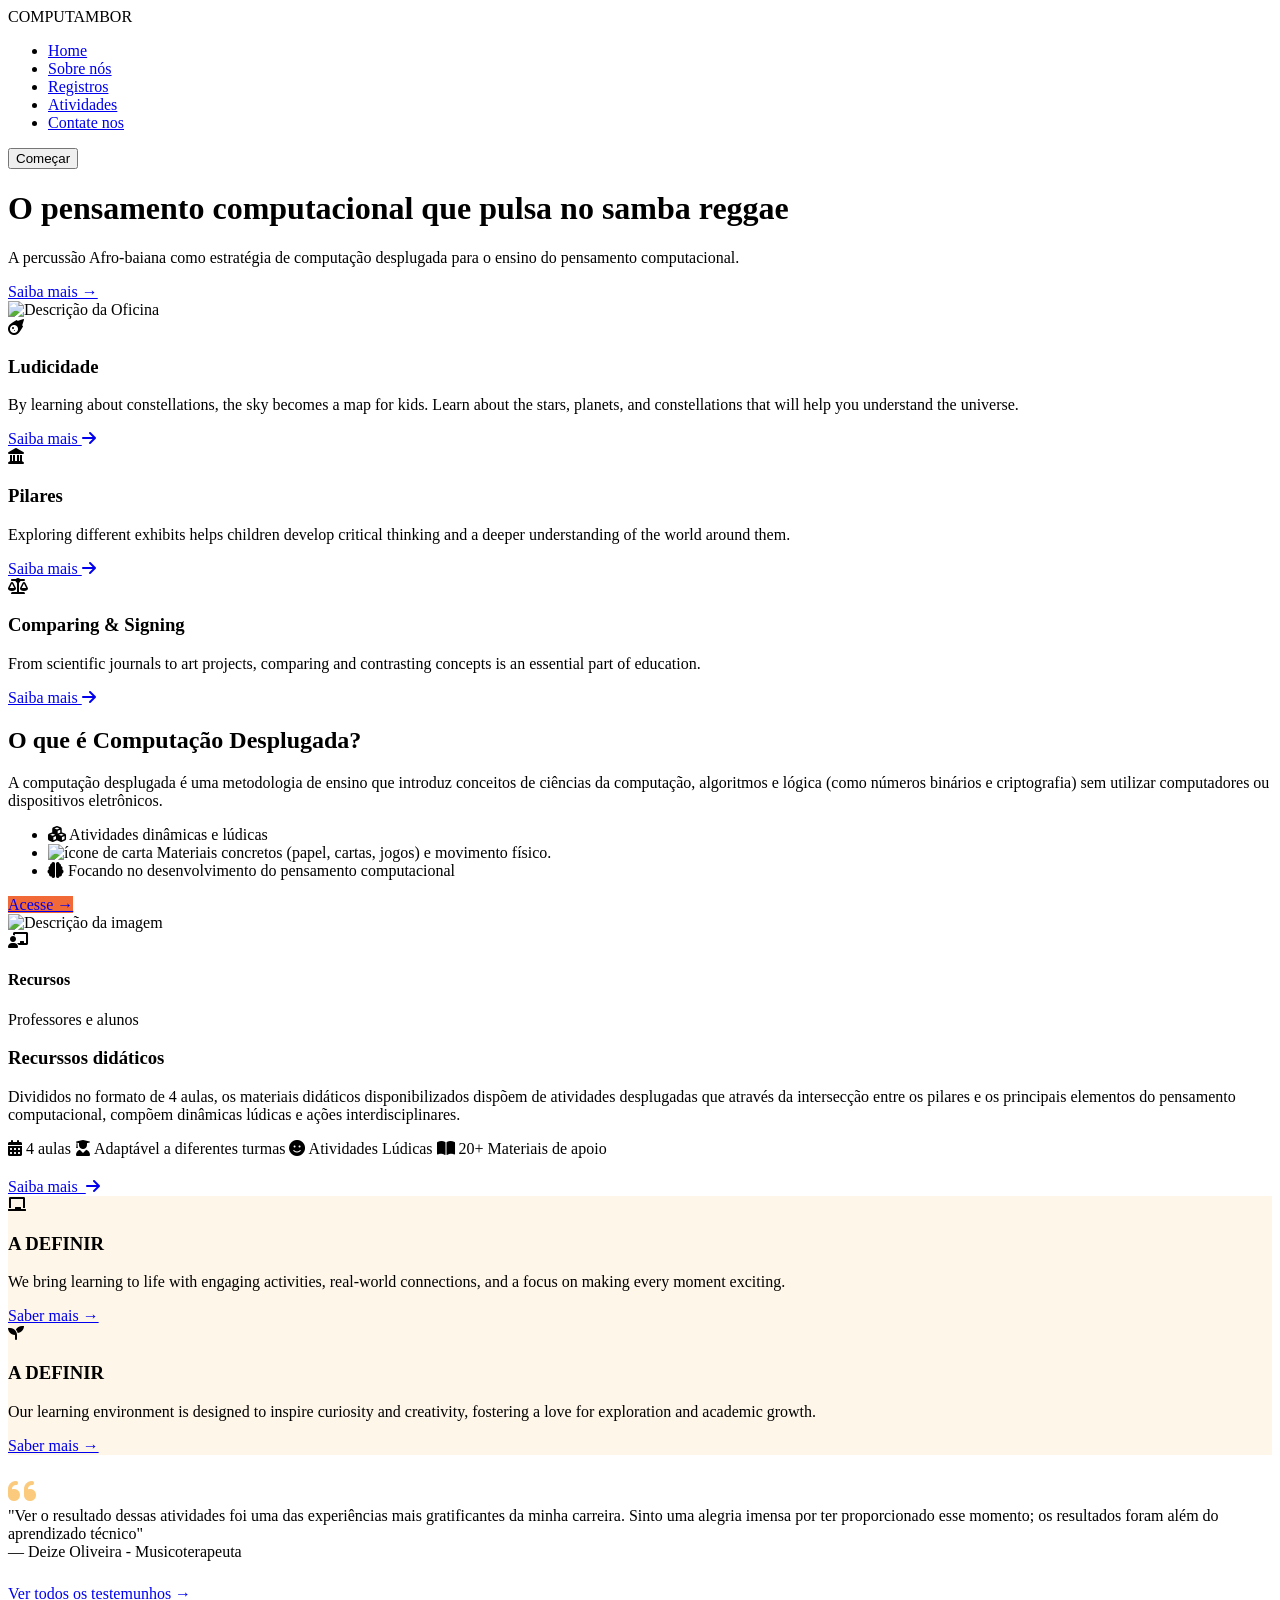
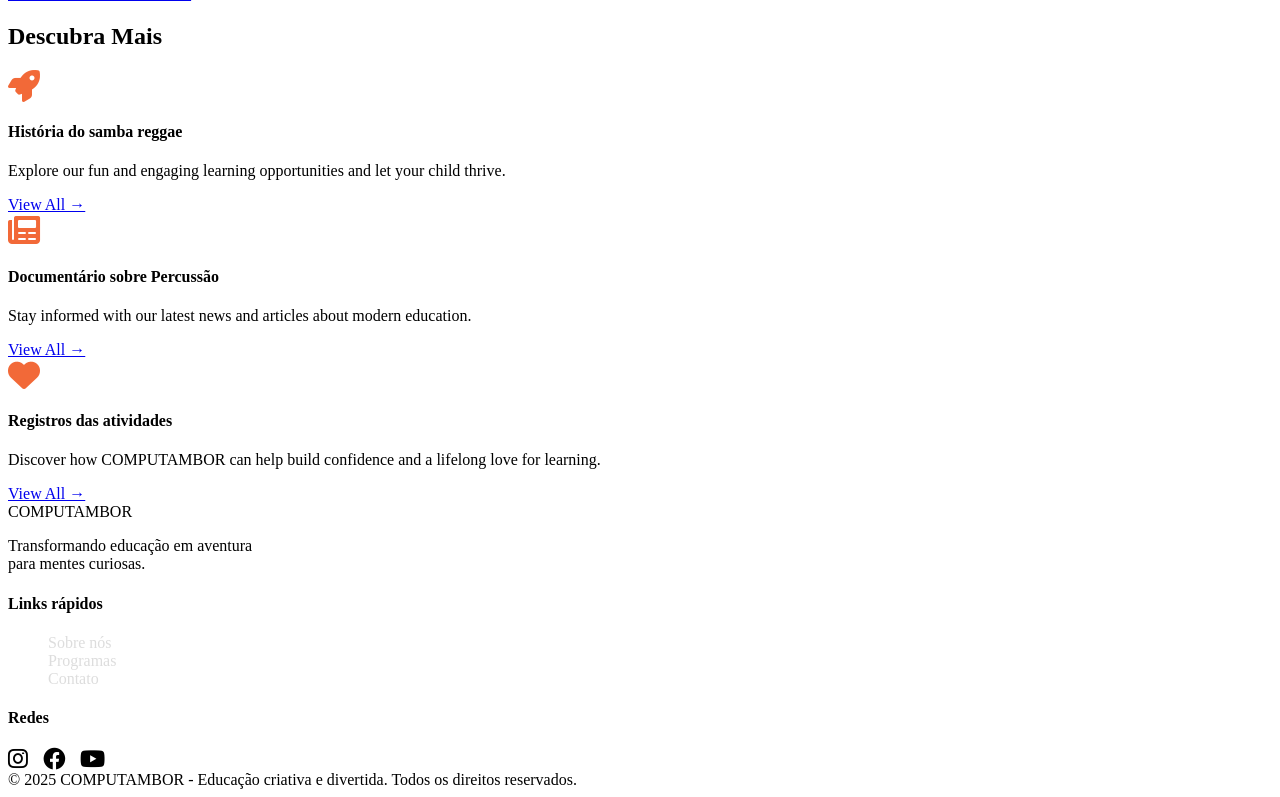
==== index.html @ c406754a "fix: título do projeto, links e lista de atividades" ====
<!DOCTYPE html>
<html lang="pt-br">
<head>
    <meta charset="UTF-8">
    <meta name="viewport" content="width=device-width, initial-scale=1.0, user-scalable=yes">
    <title>O pensamento computacional que pulsa no samba reggae</title>
    <!-- Google Fonts para uma tipografia moderna -->
    <link href="https://fonts.googleapis.com/css2?family=Inter:opsz,wght@14..32,300;14..32,400;14..32,600;14..32,700;14..32,800&family=Quicksand:wght@400;500;600;700&display=swap" rel="stylesheet">
    <!-- Font Awesome 6 (gratuito) para ícones -->
    <link rel="stylesheet" href="https://cdnjs.cloudflare.com/ajax/libs/font-awesome/6.0.0-beta3/css/all.min.css">
    <!-- CSS Externo -->
    <link rel="stylesheet" href="style.css">
</head>
<body>

<div class="container">
    <!-- Navegação -->
    <div class="navbar">
        <div class="logo">COMPUTAMBOR</div>
        <ul class="nav-links">
            <li><a href="#">Home</a></li>
            <li><a href="sobrenos.html">Sobre nós</a></li>
            <li><a href="#">Registros</a></li>
            <li><a href="atividades.html">Atividades</a></li>
            <li><a href="#">Contate nos</a></li>
        </ul>
        <button class="btn-outline">Começar</button>
    </div>

    <!-- Hero principal: Unlock the Secrets -->
    <div class="hero">
        <div class="hero-content">
            <h1>O pensamento computacional que pulsa no samba reggae</h1>
            <p>A percussão Afro-baiana como estratégia de computação desplugada para o ensino do pensamento computacional.</p>
            <a href="sobrenos.html" class="btn-primary">Saiba mais →</a>
        </div>
       <div class="hero-stats">
        <img src="assets/images/Img1.png" alt="Descrição da Oficina" class="img-hero">
        </div>
        </div>

    <!-- Três cards principais: Astronomy, Museum, Comparing -->
    <div class="cards-grid">
        <div class="card">
            <div class="card-icon"><i class="fas fa-meteor"></i></div>
            <h3>Ludicidade</h3>
            <p>By learning about constellations, the sky becomes a map for kids. Learn about the stars, planets, and constellations that will help you understand the universe.</p>
            <a href="sobrenos.html" class="card-link">Saiba mais <i class="fas fa-arrow-right"></i></a>
        </div>
        <div class="card">
            <div class="card-icon"><i class="fas fa-landmark"></i></div>
            <h3>Pilares</h3>
            <p>Exploring different exhibits helps children develop critical thinking and a deeper understanding of the world around them.</p>
            <a href="sobrenos.html" class="card-link">Saiba mais <i class="fas fa-arrow-right"></i></a>
        </div>
        <div class="card">
            <div class="card-icon"><i class="fas fa-balance-scale"></i></div>
            <h3>Comparing & Signing</h3>
            <p>From scientific journals to art projects, comparing and contrasting concepts is an essential part of education.</p>
            <a href="sobrenos.html" class="card-link">Saiba mais <i class="fas fa-arrow-right"></i></a>
        </div>
    </div>

    <!-- Seção Computação Desplugada-->
    <div class="features-row">
        <div class="features-text">
            <h2>O que é Computação Desplugada?</h2>
            <p>A computação desplugada é uma metodologia de ensino que introduz conceitos de ciências da computação, algoritmos e lógica (como números binários e criptografia) sem utilizar computadores ou dispositivos eletrônicos.</p>
            <ul class="feature-list">
                <li><i class="fas fa-cubes"></i> Atividades dinâmicas e lúdicas</li>
                <li><img src="assets/icons/mdi_cards.png" alt="ícone de carta" class="custom-icon"> Materiais concretos (papel, cartas, jogos) e movimento físico.</li>
                <li><i class="fas fa-brain"></i> Focando no desenvolvimento do pensamento computacional</li>
            </ul>
            <a href="#" class="btn-primary" style="background:#F26938;">Acesse →</a>
        </div>
        <div class="features-img">
            <img src="assets/images/Img2.png" alt="Descrição da imagem" style="width: 320px; height: auto;">
        </div>
        </div>

    <!-- Teacher role-->
    <div class="teacher-profile">
        <div class="teacher-avatar">
            <i class="fas fa-chalkboard-user"></i>
            <h4>Recursos</h4>
            <p>Professores e alunos</p>
        </div>
        <div class="teacher-info">
            <h3>Recurssos didáticos </h3>
            <p>Divididos no formato de 4 aulas, os materiais didáticos disponibilizados dispõem de atividades desplugadas que através da intersecção entre os pilares e os principais elementos do pensamento computacional, compõem dinâmicas lúdicas e ações interdisciplinares.</p>
            <div class="teacher-stats">
                <span class="stat-mini"><i class="fas fa-calendar-alt"></i> 4 aulas</span>
                <span class="stat-mini"><i class="fas fa-user-graduate"></i> Adaptável a diferentes turmas</span>
                <span class="stat-mini"><i class="fas fa-smile"></i> Atividades Lúdicas</span>
                <span class="stat-mini"><i class="fas fa-book-open"></i>  20+ Materiais de apoio </span>
            </div>
            <a href="sobrenos.html" class="card-link" style="margin-top: 20px; display: inline-block;">Saiba mais  <i class="fas fa-arrow-right"></i></a>
        </div>
    </div>

    <!-- Exciting Classes for Every Kid + stimulating space (2 blocos) -->
    <div class="cards-grid" style="margin-bottom: 20px;">
        <div class="card" style="background:#FEF6E8;">
            <div class="card-icon"><i class="fas fa-chalkboard"></i></div>
            <h3>A DEFINIR</h3>
            <p>We bring learning to life with engaging activities, real-world connections, and a focus on making every moment exciting.</p>
            <a href="sobrenos.html" class="card-link">Saber mais →</a>
        </div>
        <div class="card" style="background:#FEF6E8;">
            <div class="card-icon"><i class="fas fa-seedling"></i></div>
            <h3>A DEFINIR</h3>
            <p>Our learning environment is designed to inspire curiosity and creativity, fostering a love for exploration and academic growth.</p>
            <a href="sobrenos.html" class="card-link">Saber mais →</a>
        </div>
    </div>

    <!-- Depoimentos "What Parents Say" -->
    <div class="testimonials">
        <i class="fas fa-quote-left" style="font-size: 2rem; color:#F9A826; opacity:0.6;"></i>
        <div class="testimonial-text">"Ver o resultado dessas atividades foi uma das experiências mais gratificantes da minha carreira. Sinto uma alegria imensa por ter proporcionado esse momento; os resultados foram além do aprendizado técnico"</div>
        <div class="stat-mini" style="background: white; display: inline-block;">— Deize Oliveira - Musicoterapeuta</div>
        <div style="margin-top: 24px;"><a href="sobrenos.html" class="card-link">Ver todos os testemunhos →</a></div>
    </div>

    <!-- Discover fun learning opportunities + stay updated + Build confidence (três colunas estilo artigos/news) -->
    <h2 class="section-title" style="margin-bottom: 20px;">Descubra Mais</h2>
    <div class="grid-articles">
        <div class="article-card">
            <i class="fas fa-rocket" style="font-size: 2rem; color:#F26938;"></i>
            <h4>História do samba reggae</h4>
            <p>Explore our fun and engaging learning opportunities and let your child thrive.</p>
            <a href="sobrenos.html" class="btn-sm">View All →</a>
        </div>
        <div class="article-card">
            <i class="fas fa-newspaper" style="font-size: 2rem; color:#F26938;"></i>
            <h4>Documentário sobre Percussão</h4>
            <p>Stay informed with our latest news and articles about modern education.</p>
            <a href="sobrenos.html" class="btn-sm">View All →</a>
        </div>
        <div class="article-card">
            <i class="fas fa-heart" style="font-size: 2rem; color:#F26938;"></i>
            <h4>Registros das atividades</h4>
            <p>Discover how COMPUTAMBOR can help build confidence and a lifelong love for learning.</p>
            <a href="sobrenos.html" class="btn-sm">View All →</a>
        </div>
    </div>

</div> <!-- fim container -->

    <footer>
        <div class="container">
            <div class="footer-inner">
                <div>
                    <div class="footer-logo">COMPUTAMBOR</div>
                    <p style="margin-top: 16px; max-width: 260px;">Transformando educação em aventura para mentes curiosas.</p>
                </div>
                <div>
                    <h4>Links rápidos</h4>
                    <ul style="list-style: none; margin-top: 10px;">
                        <li><a href="#" style="color:#ddd; text-decoration: none;">Sobre nós</a></li>
                        <li><a href="#" style="color:#ddd; text-decoration: none;">Programas</a></li>
                        <li><a href="#" style="color:#ddd; text-decoration: none;">Contato</a></li>
                    </ul>
                </div>
                <div>
                    <h4>Redes</h4>
                    <div style="display: flex; gap: 15px; margin-top: 12px;">
                        <i class="fab fa-instagram" style="font-size: 1.4rem;"></i>
                        <i class="fab fa-facebook" style="font-size: 1.4rem;"></i>
                        <i class="fab fa-youtube" style="font-size: 1.4rem;"></i>
                    </div>
                </div>
            </div>
            <div class="copyright">
                © 2025 COMPUTAMBOR - Educação criativa e divertida. Todos os direitos reservados.
            </div>
        </div>
    </footer>
</body>
</html>
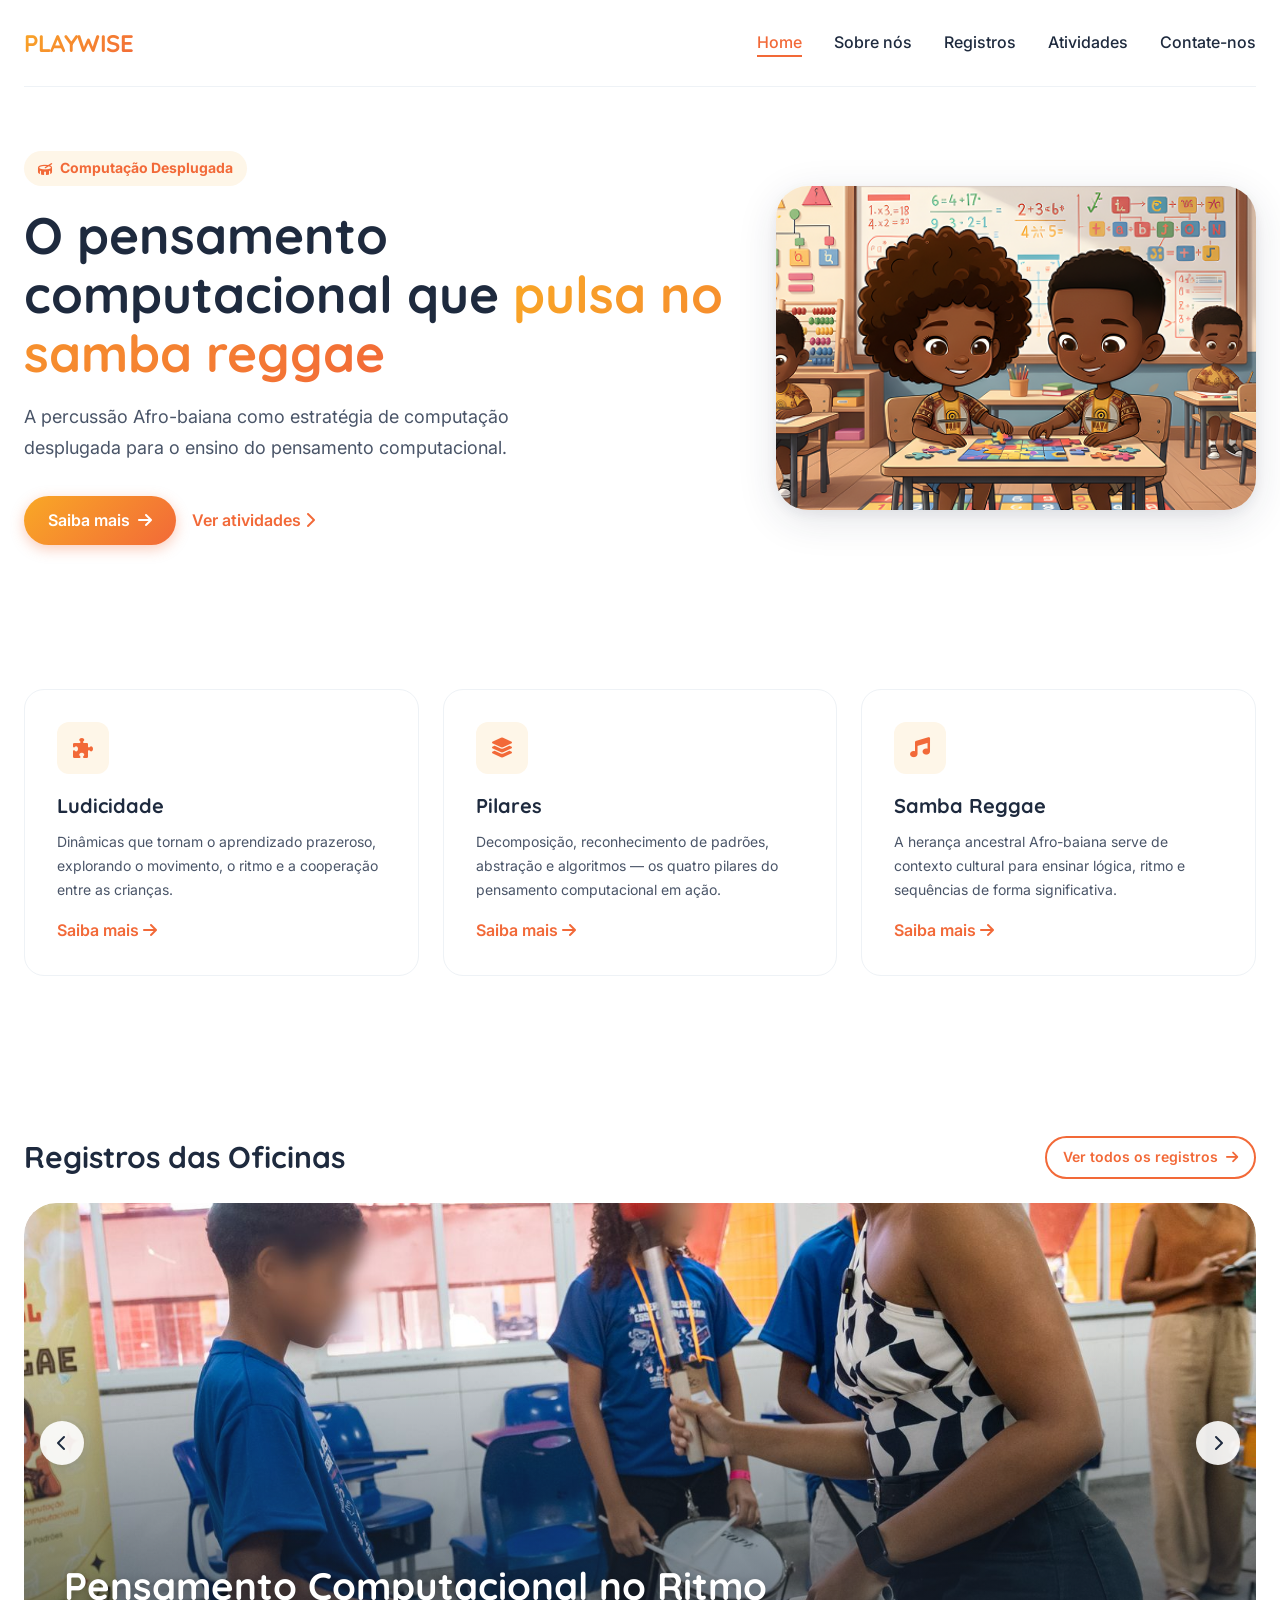
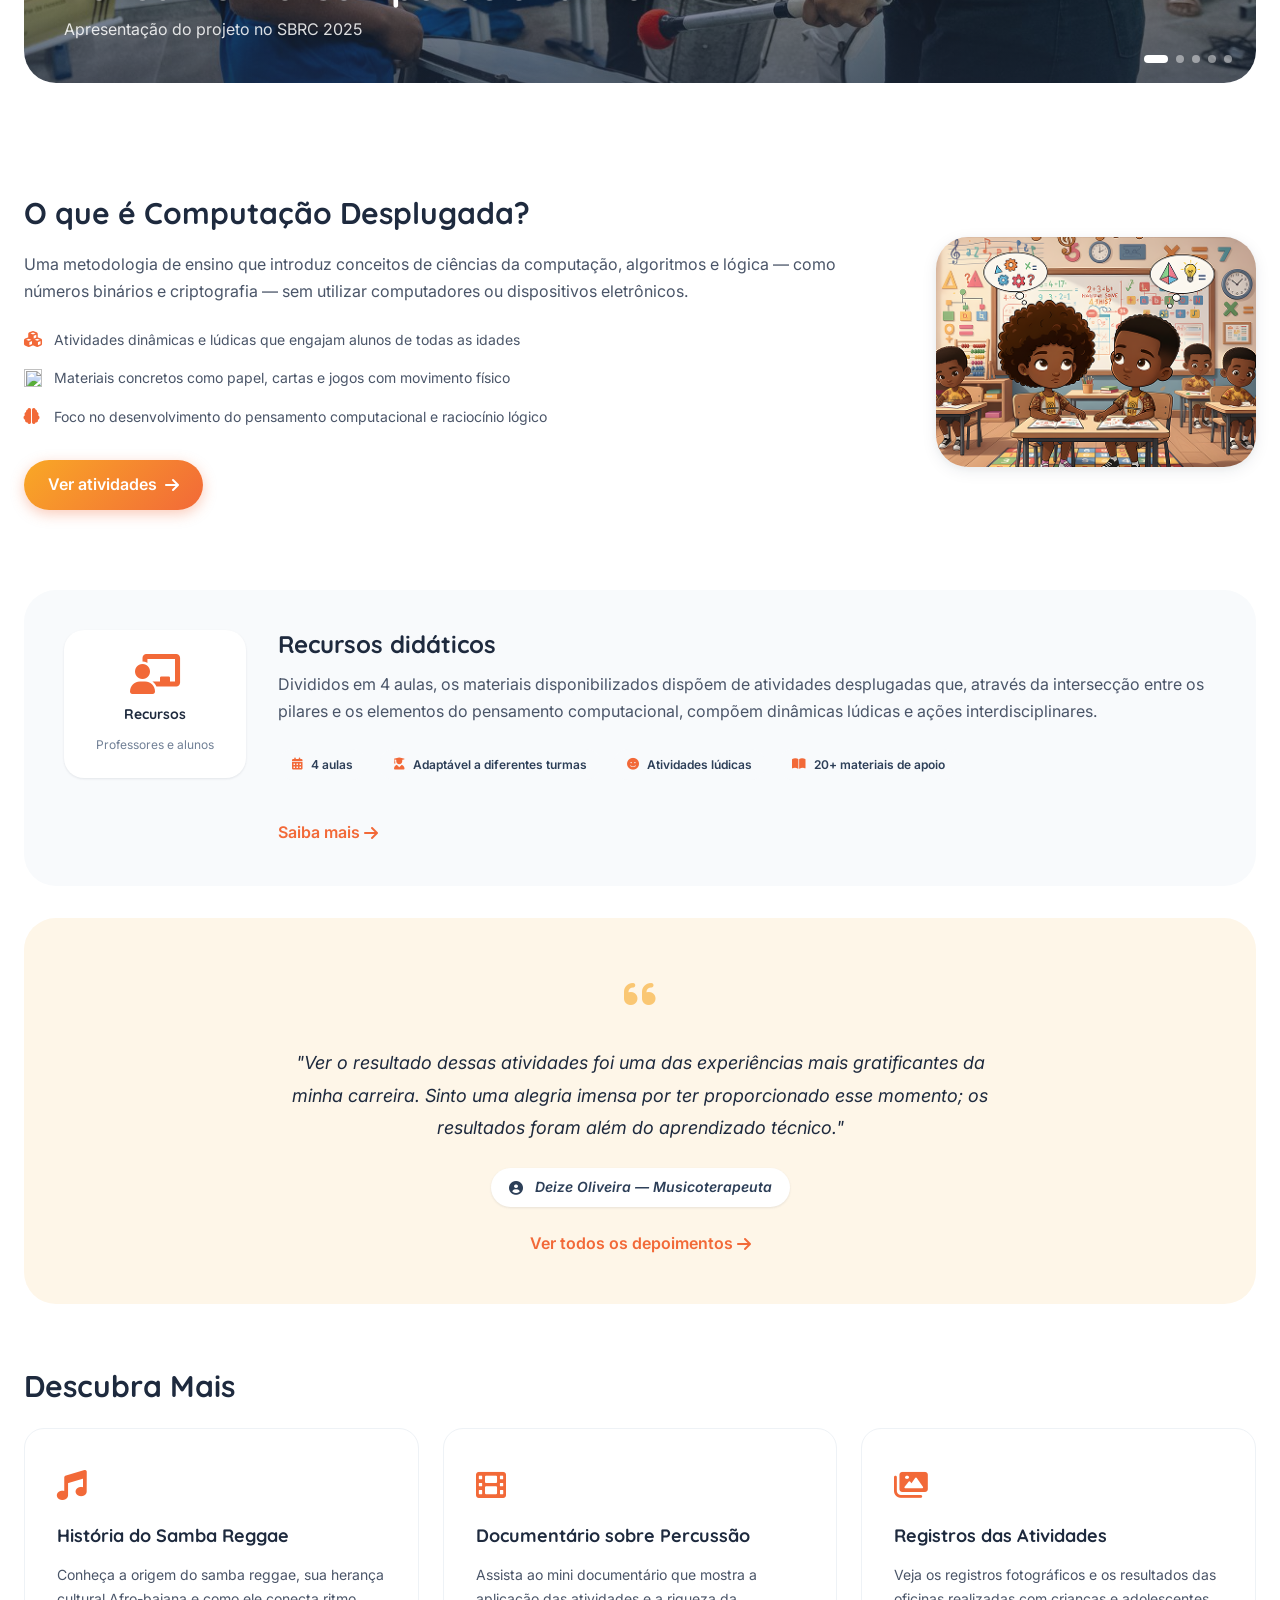
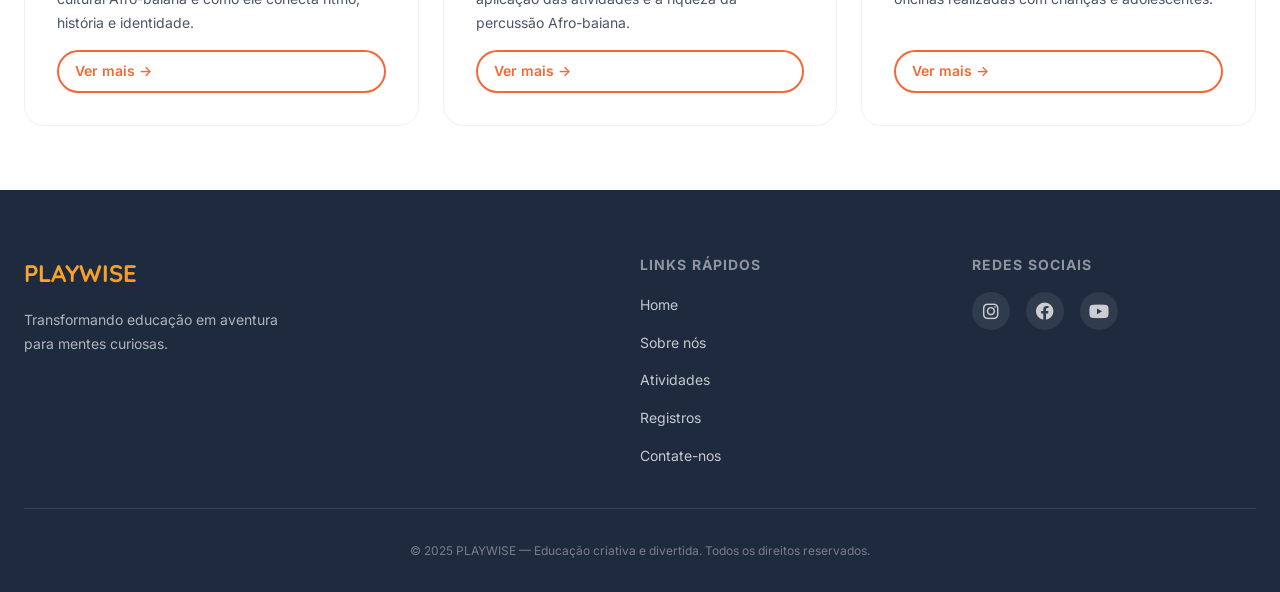
==== commit 687a6d2f: "Sobre nós, contate-nos, componentização, adição de js e novas fotos" ====
--- a/index.html
+++ b/index.html
@@ -1,180 +1,235 @@
 <!DOCTYPE html>
 <html lang="pt-br">
 <head>
-    <meta charset="UTF-8">
-    <meta name="viewport" content="width=device-width, initial-scale=1.0, user-scalable=yes">
-    <title>O pensamento computacional que pulsa no samba reggae</title>
-    <!-- Google Fonts para uma tipografia moderna -->
-    <link href="https://fonts.googleapis.com/css2?family=Inter:opsz,wght@14..32,300;14..32,400;14..32,600;14..32,700;14..32,800&family=Quicksand:wght@400;500;600;700&display=swap" rel="stylesheet">
-    <!-- Font Awesome 6 (gratuito) para ícones -->
-    <link rel="stylesheet" href="https://cdnjs.cloudflare.com/ajax/libs/font-awesome/6.0.0-beta3/css/all.min.css">
-    <!-- CSS Externo -->
-    <link rel="stylesheet" href="style.css">
+  <meta charset="UTF-8">
+  <meta name="viewport" content="width=device-width, initial-scale=1.0">
+  <title>PLAYWISE | Pensamento Computacional no Samba Reggae</title>
+  <meta name="description" content="A percussão Afro-baiana como estratégia de computação desplugada para o ensino do pensamento computacional.">
+  <link rel="preconnect" href="https://fonts.googleapis.com">
+  <link href="https://fonts.googleapis.com/css2?family=Inter:opsz,wght@14..32,300;14..32,400;14..32,600;14..32,700;14..32,800&family=Quicksand:wght@400;500;600;700&display=swap" rel="stylesheet">
+  <link rel="stylesheet" href="https://cdnjs.cloudflare.com/ajax/libs/font-awesome/6.0.0-beta3/css/all.min.css">
+  <link rel="stylesheet" href="css/variables.css">
+  <link rel="stylesheet" href="css/components.css">
+  <link rel="stylesheet" href="css/pages.css">
 </head>
-<body>
+<body data-page="index.html">
 
 <div class="container">
-    <!-- Navegação -->
-    <div class="navbar">
-        <div class="logo">COMPUTAMBOR</div>
-        <ul class="nav-links">
-            <li><a href="#">Home</a></li>
-            <li><a href="sobrenos.html">Sobre nós</a></li>
-            <li><a href="#">Registros</a></li>
-            <li><a href="atividades.html">Atividades</a></li>
-            <li><a href="#">Contate nos</a></li>
+  <div id="pw-navbar"></div>
+</div>
+
+<main>
+  <div class="container">
+
+    <!-- HERO -->
+    <section class="hero" aria-labelledby="hero-title">
+      <div class="hero__content">
+        <span class="hero__eyebrow">
+          <i class="fas fa-drum" aria-hidden="true"></i>
+          Computação Desplugada
+        </span>
+        <h1 id="hero-title">
+          O pensamento computacional que <em>pulsa no samba reggae</em>
+        </h1>
+        <p>A percussão Afro-baiana como estratégia de computação desplugada para o ensino do pensamento computacional.</p>
+        <div class="hero__actions">
+          <a href="sobrenos.html" class="btn btn--primary">Saiba mais <i class="fas fa-arrow-right" aria-hidden="true"></i></a>
+          <a href="atividades.html" class="btn btn--ghost">Ver atividades <i class="fas fa-chevron-right" aria-hidden="true"></i></a>
+        </div>
+      </div>
+      <div class="hero__image">
+        <img src="assets/images/Img1Home.png" alt="Oficina de percussão Afro-baiana para crianças" loading="lazy">
+      </div>
+    </section>
+
+    <!-- CARDS PRINCIPAIS -->
+    <section class="section" aria-label="Pilares do projeto">
+      <div class="cards-grid">
+        <article class="card">
+          <div class="card__icon"><i class="fas fa-puzzle-piece" aria-hidden="true"></i></div>
+          <h3 class="card__title">Ludicidade</h3>
+          <p class="card__body">Dinâmicas que tornam o aprendizado prazeroso, explorando o movimento, o ritmo e a cooperação entre as crianças.</p>
+          <a href="sobrenos.html" class="btn btn--ghost" style="margin-top:1rem;">Saiba mais <i class="fas fa-arrow-right"></i></a>
+        </article>
+        <article class="card">
+          <div class="card__icon"><i class="fas fa-layer-group" aria-hidden="true"></i></div>
+          <h3 class="card__title">Pilares</h3>
+          <p class="card__body">Decomposição, reconhecimento de padrões, abstração e algoritmos — os quatro pilares do pensamento computacional em ação.</p>
+          <a href="sobrenos.html" class="btn btn--ghost" style="margin-top:1rem;">Saiba mais <i class="fas fa-arrow-right"></i></a>
+        </article>
+        <article class="card">
+          <div class="card__icon"><i class="fas fa-music" aria-hidden="true"></i></div>
+          <h3 class="card__title">Samba Reggae</h3>
+          <p class="card__body">A herança ancestral Afro-baiana serve de contexto cultural para ensinar lógica, ritmo e sequências de forma significativa.</p>
+          <a href="sobrenos.html" class="btn btn--ghost" style="margin-top:1rem;">Saiba mais <i class="fas fa-arrow-right"></i></a>
+        </article>
+      </div>
+    </section>
+
+    <!-- CARROSSEL DE REGISTROS -->
+    <section class="section" aria-labelledby="carousel-title">
+      <div style="display:flex; align-items:center; justify-content:space-between; margin-bottom:var(--space-6); flex-wrap:wrap; gap:var(--space-4);">
+        <h2 class="section-title" id="carousel-title">Registros das Oficinas</h2>
+        <a href="registros.html" class="btn btn--outline btn--sm">Ver todos os registros <i class="fas fa-arrow-right"></i></a>
+      </div>
+
+      <div class="carousel" data-interval="4000" role="region" aria-label="Carrossel de registros das oficinas">
+        <div class="carousel__track">
+
+          <div class="carousel__slide">
+            <img src="assets/images/BannerHome.jpg" alt="Oficina SBRC — percussão e pensamento computacional" style="height:480px; object-fit:cover; border-radius:var(--radius-xl);">
+            <div class="carousel__overlay">
+              <div class="carousel__caption">
+                <h2>Pensamento Computacional no Ritmo</h2>
+                <p>Apresentação do projeto no SBRC 2025</p>
+              </div>
+            </div>
+          </div>
+
+          <div class="carousel__slide">
+            <img src="assets/images/SBRC2.jpg" alt="Atividade de decomposição de ritmos" style="height:480px; object-fit:cover; border-radius:var(--radius-xl);">
+            <div class="carousel__overlay">
+              <div class="carousel__caption">
+                <h2>SBRC+ 2025</h2>
+                <p>Crianças e professores explorando algoritmos e ritmos</p>
+              </div>
+            </div>
+          </div>
+
+          <div class="carousel__slide">
+            <img src="assets/images/SBRC3.jpg" alt="Crianças participando da oficina de percussão" style="height:480px; object-fit:cover; border-radius:var(--radius-xl);">
+            <div class="carousel__overlay">
+              <div class="carousel__caption">
+                <h2>Oficinas no Pelourinho</h2>
+                <p>Computação desplugada com herança cultural Afro-baiana</p>
+              </div>
+            </div>
+          </div>
+
+          <div class="carousel__slide">
+            <img src="assets/images/SBRC4.jpg" alt="Dinâmica de reconhecimento de padrões" style="height:480px; object-fit:cover; border-radius:var(--radius-xl);">
+            <div class="carousel__overlay">
+              <div class="carousel__caption">
+                <h2>Aprendizado Significativo</h2>
+                <p>Atividades lúdicas que unem cultura e pensamento lógico</p>
+              </div>
+            </div>
+          </div>
+
+          <div class="carousel__slide">
+            <img src="assets/images/SBRC17.jpg" alt="Apresentação do projeto" style="height:480px; object-fit:cover; border-radius:var(--radius-xl);">
+            <div class="carousel__overlay">
+              <div class="carousel__caption">
+                <h2>Percussão &amp; Computação</h2>
+                <p>O samba reggae como ponte para o raciocínio lógico</p>
+              </div>
+            </div>
+          </div>
+
+        </div>
+
+        <button class="carousel__btn carousel__btn--prev" aria-label="Slide anterior">
+          <i class="fas fa-chevron-left"></i>
+        </button>
+        <button class="carousel__btn carousel__btn--next" aria-label="Próximo slide">
+          <i class="fas fa-chevron-right"></i>
+        </button>
+        <div class="carousel__dots" role="tablist" aria-label="Slides"></div>
+      </div>
+    </section>
+
+    <!-- COMPUTAÇÃO DESPLUGADA -->
+    <section class="features-row section" aria-labelledby="features-title">
+      <div class="features-row__text">
+        <h2 id="features-title">O que é Computação Desplugada?</h2>
+        <p>Uma metodologia de ensino que introduz conceitos de ciências da computação, algoritmos e lógica — como números binários e criptografia — sem utilizar computadores ou dispositivos eletrônicos.</p>
+        <ul class="features-list">
+          <li>
+            <i class="fas fa-cubes" aria-hidden="true"></i>
+            Atividades dinâmicas e lúdicas que engajam alunos de todas as idades
+          </li>
+          <li>
+            <img src="assets/icons/mdi_cards.png" alt="" class="custom-icon">
+            Materiais concretos como papel, cartas e jogos com movimento físico
+          </li>
+          <li>
+            <i class="fas fa-brain" aria-hidden="true"></i>
+            Foco no desenvolvimento do pensamento computacional e raciocínio lógico
+          </li>
         </ul>
-        <button class="btn-outline">Começar</button>
-    </div>
-
-    <!-- Hero principal: Unlock the Secrets -->
-    <div class="hero">
-        <div class="hero-content">
-            <h1>O pensamento computacional que pulsa no samba reggae</h1>
-            <p>A percussão Afro-baiana como estratégia de computação desplugada para o ensino do pensamento computacional.</p>
-            <a href="sobrenos.html" class="btn-primary">Saiba mais →</a>
+        <a href="atividades.html" class="btn btn--primary">Ver atividades <i class="fas fa-arrow-right" aria-hidden="true"></i></a>
+      </div>
+      <div class="features-row__image">
+        <img src="assets/images/Img2Home.png" alt="Materiais didáticos das atividades desplugadas" loading="lazy">
+      </div>
+    </section>
+
+    <!-- RECURSOS DIDÁTICOS -->
+    <section class="teacher-profile section" aria-labelledby="resources-title">
+      <div class="teacher-profile__avatar">
+        <i class="fas fa-chalkboard-user" aria-hidden="true"></i>
+        <h4>Recursos</h4>
+        <p>Professores e alunos</p>
+      </div>
+      <div class="teacher-profile__info">
+        <h3 id="resources-title">Recursos didáticos</h3>
+        <p>Divididos em 4 aulas, os materiais disponibilizados dispõem de atividades desplugadas que, através da intersecção entre os pilares e os elementos do pensamento computacional, compõem dinâmicas lúdicas e ações interdisciplinares.</p>
+        <div class="teacher-profile__stats">
+          <span class="stat-mini"><i class="fas fa-calendar-alt"></i> 4 aulas</span>
+          <span class="stat-mini"><i class="fas fa-user-graduate"></i> Adaptável a diferentes turmas</span>
+          <span class="stat-mini"><i class="fas fa-smile"></i> Atividades lúdicas</span>
+          <span class="stat-mini"><i class="fas fa-book-open"></i> 20+ materiais de apoio</span>
         </div>
-       <div class="hero-stats">
-        <img src="assets/images/Img1.png" alt="Descrição da Oficina" class="img-hero">
-        </div>
-        </div>
-
-    <!-- Três cards principais: Astronomy, Museum, Comparing -->
-    <div class="cards-grid">
-        <div class="card">
-            <div class="card-icon"><i class="fas fa-meteor"></i></div>
-            <h3>Ludicidade</h3>
-            <p>By learning about constellations, the sky becomes a map for kids. Learn about the stars, planets, and constellations that will help you understand the universe.</p>
-            <a href="sobrenos.html" class="card-link">Saiba mais <i class="fas fa-arrow-right"></i></a>
-        </div>
-        <div class="card">
-            <div class="card-icon"><i class="fas fa-landmark"></i></div>
-            <h3>Pilares</h3>
-            <p>Exploring different exhibits helps children develop critical thinking and a deeper understanding of the world around them.</p>
-            <a href="sobrenos.html" class="card-link">Saiba mais <i class="fas fa-arrow-right"></i></a>
-        </div>
-        <div class="card">
-            <div class="card-icon"><i class="fas fa-balance-scale"></i></div>
-            <h3>Comparing & Signing</h3>
-            <p>From scientific journals to art projects, comparing and contrasting concepts is an essential part of education.</p>
-            <a href="sobrenos.html" class="card-link">Saiba mais <i class="fas fa-arrow-right"></i></a>
-        </div>
-    </div>
-
-    <!-- Seção Computação Desplugada-->
-    <div class="features-row">
-        <div class="features-text">
-            <h2>O que é Computação Desplugada?</h2>
-            <p>A computação desplugada é uma metodologia de ensino que introduz conceitos de ciências da computação, algoritmos e lógica (como números binários e criptografia) sem utilizar computadores ou dispositivos eletrônicos.</p>
-            <ul class="feature-list">
-                <li><i class="fas fa-cubes"></i> Atividades dinâmicas e lúdicas</li>
-                <li><img src="assets/icons/mdi_cards.png" alt="ícone de carta" class="custom-icon"> Materiais concretos (papel, cartas, jogos) e movimento físico.</li>
-                <li><i class="fas fa-brain"></i> Focando no desenvolvimento do pensamento computacional</li>
-            </ul>
-            <a href="#" class="btn-primary" style="background:#F26938;">Acesse →</a>
-        </div>
-        <div class="features-img">
-            <img src="assets/images/Img2.png" alt="Descrição da imagem" style="width: 320px; height: auto;">
-        </div>
-        </div>
-
-    <!-- Teacher role-->
-    <div class="teacher-profile">
-        <div class="teacher-avatar">
-            <i class="fas fa-chalkboard-user"></i>
-            <h4>Recursos</h4>
-            <p>Professores e alunos</p>
-        </div>
-        <div class="teacher-info">
-            <h3>Recurssos didáticos </h3>
-            <p>Divididos no formato de 4 aulas, os materiais didáticos disponibilizados dispõem de atividades desplugadas que através da intersecção entre os pilares e os principais elementos do pensamento computacional, compõem dinâmicas lúdicas e ações interdisciplinares.</p>
-            <div class="teacher-stats">
-                <span class="stat-mini"><i class="fas fa-calendar-alt"></i> 4 aulas</span>
-                <span class="stat-mini"><i class="fas fa-user-graduate"></i> Adaptável a diferentes turmas</span>
-                <span class="stat-mini"><i class="fas fa-smile"></i> Atividades Lúdicas</span>
-                <span class="stat-mini"><i class="fas fa-book-open"></i>  20+ Materiais de apoio </span>
-            </div>
-            <a href="sobrenos.html" class="card-link" style="margin-top: 20px; display: inline-block;">Saiba mais  <i class="fas fa-arrow-right"></i></a>
-        </div>
-    </div>
-
-    <!-- Exciting Classes for Every Kid + stimulating space (2 blocos) -->
-    <div class="cards-grid" style="margin-bottom: 20px;">
-        <div class="card" style="background:#FEF6E8;">
-            <div class="card-icon"><i class="fas fa-chalkboard"></i></div>
-            <h3>A DEFINIR</h3>
-            <p>We bring learning to life with engaging activities, real-world connections, and a focus on making every moment exciting.</p>
-            <a href="sobrenos.html" class="card-link">Saber mais →</a>
-        </div>
-        <div class="card" style="background:#FEF6E8;">
-            <div class="card-icon"><i class="fas fa-seedling"></i></div>
-            <h3>A DEFINIR</h3>
-            <p>Our learning environment is designed to inspire curiosity and creativity, fostering a love for exploration and academic growth.</p>
-            <a href="sobrenos.html" class="card-link">Saber mais →</a>
-        </div>
-    </div>
-
-    <!-- Depoimentos "What Parents Say" -->
-    <div class="testimonials">
-        <i class="fas fa-quote-left" style="font-size: 2rem; color:#F9A826; opacity:0.6;"></i>
-        <div class="testimonial-text">"Ver o resultado dessas atividades foi uma das experiências mais gratificantes da minha carreira. Sinto uma alegria imensa por ter proporcionado esse momento; os resultados foram além do aprendizado técnico"</div>
-        <div class="stat-mini" style="background: white; display: inline-block;">— Deize Oliveira - Musicoterapeuta</div>
-        <div style="margin-top: 24px;"><a href="sobrenos.html" class="card-link">Ver todos os testemunhos →</a></div>
-    </div>
-
-    <!-- Discover fun learning opportunities + stay updated + Build confidence (três colunas estilo artigos/news) -->
-    <h2 class="section-title" style="margin-bottom: 20px;">Descubra Mais</h2>
-    <div class="grid-articles">
-        <div class="article-card">
-            <i class="fas fa-rocket" style="font-size: 2rem; color:#F26938;"></i>
-            <h4>História do samba reggae</h4>
-            <p>Explore our fun and engaging learning opportunities and let your child thrive.</p>
-            <a href="sobrenos.html" class="btn-sm">View All →</a>
-        </div>
-        <div class="article-card">
-            <i class="fas fa-newspaper" style="font-size: 2rem; color:#F26938;"></i>
-            <h4>Documentário sobre Percussão</h4>
-            <p>Stay informed with our latest news and articles about modern education.</p>
-            <a href="sobrenos.html" class="btn-sm">View All →</a>
-        </div>
-        <div class="article-card">
-            <i class="fas fa-heart" style="font-size: 2rem; color:#F26938;"></i>
-            <h4>Registros das atividades</h4>
-            <p>Discover how COMPUTAMBOR can help build confidence and a lifelong love for learning.</p>
-            <a href="sobrenos.html" class="btn-sm">View All →</a>
-        </div>
-    </div>
-
-</div> <!-- fim container -->
-
-    <footer>
-        <div class="container">
-            <div class="footer-inner">
-                <div>
-                    <div class="footer-logo">COMPUTAMBOR</div>
-                    <p style="margin-top: 16px; max-width: 260px;">Transformando educação em aventura para mentes curiosas.</p>
-                </div>
-                <div>
-                    <h4>Links rápidos</h4>
-                    <ul style="list-style: none; margin-top: 10px;">
-                        <li><a href="#" style="color:#ddd; text-decoration: none;">Sobre nós</a></li>
-                        <li><a href="#" style="color:#ddd; text-decoration: none;">Programas</a></li>
-                        <li><a href="#" style="color:#ddd; text-decoration: none;">Contato</a></li>
-                    </ul>
-                </div>
-                <div>
-                    <h4>Redes</h4>
-                    <div style="display: flex; gap: 15px; margin-top: 12px;">
-                        <i class="fab fa-instagram" style="font-size: 1.4rem;"></i>
-                        <i class="fab fa-facebook" style="font-size: 1.4rem;"></i>
-                        <i class="fab fa-youtube" style="font-size: 1.4rem;"></i>
-                    </div>
-                </div>
-            </div>
-            <div class="copyright">
-                © 2025 COMPUTAMBOR - Educação criativa e divertida. Todos os direitos reservados.
-            </div>
-        </div>
-    </footer>
+        <a href="sobrenos.html" class="btn btn--ghost" style="margin-top:var(--space-4);">Saiba mais <i class="fas fa-arrow-right"></i></a>
+      </div>
+    </section>
+
+    <!-- DEPOIMENTO -->
+    <section class="testimonial section" aria-label="Depoimento">
+      <div class="testimonial__quote-icon" aria-hidden="true"><i class="fas fa-quote-left"></i></div>
+      <blockquote class="testimonial__text">
+        "Ver o resultado dessas atividades foi uma das experiências mais gratificantes da minha carreira. Sinto uma alegria imensa por ter proporcionado esse momento; os resultados foram além do aprendizado técnico."
+      </blockquote>
+      <cite class="testimonial__author">
+        <i class="fas fa-user-circle" aria-hidden="true"></i>
+        Deize Oliveira — Musicoterapeuta
+      </cite>
+      <div style="margin-top:1.5rem;">
+        <a href="sobrenos.html" class="btn btn--ghost">Ver todos os depoimentos <i class="fas fa-arrow-right"></i></a>
+      </div>
+    </section>
+
+    <!-- DESCUBRA MAIS -->
+    <section class="section" aria-labelledby="discover-title">
+      <h2 class="section-title" id="discover-title" style="margin-bottom:1.5rem;">Descubra Mais</h2>
+      <div class="articles-grid">
+        <article class="article-card">
+          <div class="article-card__icon"><i class="fas fa-music"></i></div>
+          <h4 class="article-card__title">História do Samba Reggae</h4>
+          <p class="article-card__body">Conheça a origem do samba reggae, sua herança cultural Afro-baiana e como ele conecta ritmo, história e identidade.</p>
+          <a href="sobrenos.html" class="btn btn--sm btn--outline">Ver mais →</a>
+        </article>
+        <article class="article-card">
+          <div class="article-card__icon"><i class="fas fa-film"></i></div>
+          <h4 class="article-card__title">Documentário sobre Percussão</h4>
+          <p class="article-card__body">Assista ao mini documentário que mostra a aplicação das atividades e a riqueza da percussão Afro-baiana.</p>
+          <a href="atividades.html" class="btn btn--sm btn--outline">Ver mais →</a>
+        </article>
+        <article class="article-card">
+          <div class="article-card__icon"><i class="fas fa-images"></i></div>
+          <h4 class="article-card__title">Registros das Atividades</h4>
+          <p class="article-card__body">Veja os registros fotográficos e os resultados das oficinas realizadas com crianças e adolescentes.</p>
+          <a href="registros.html" class="btn btn--sm btn--outline">Ver mais →</a>
+        </article>
+      </div>
+    </section>
+
+  </div>
+</main>
+
+<div id="pw-footer"></div>
+
+<script src="js/components.js"></script>
+<script src="js/main.js"></script>
 </body>
-</html>+</html>
--- a/css/variables.css
+++ b/css/variables.css
@@ -0,0 +1,152 @@
+/* ============================================
+   PLAYWISE — Tokens de Design
+   Cores, tipografia, espaçamentos, sombras
+   ============================================ */
+
+:root {
+  /* Paleta principal */
+  --color-primary:       #F26938;
+  --color-primary-light: #FEF6E8;
+  --color-accent:        #F9A826;
+  --color-dark:          #1E2A3E;
+  --color-dark-mid:      #2D3F58;
+  --color-text:          #4A5568;
+  --color-text-light:    #718096;
+  --color-white:         #ffffff;
+  --color-bg:            #F8FAFC;
+  --color-border:        #EEF2F6;
+
+  /* Gradiente da marca */
+  --gradient-brand: linear-gradient(135deg, var(--color-accent), var(--color-primary));
+
+  /* Tipografia */
+  --font-display: 'Quicksand', sans-serif;
+  --font-body:    'Inter', sans-serif;
+
+  --text-xs:   0.75rem;
+  --text-sm:   0.875rem;
+  --text-base: 1rem;
+  --text-lg:   1.125rem;
+  --text-xl:   1.25rem;
+  --text-2xl:  1.5rem;
+  --text-3xl:  1.875rem;
+  --text-4xl:  2.25rem;
+  --text-5xl:  3rem;
+
+  /* Espaçamentos */
+  --space-1:  0.25rem;
+  --space-2:  0.5rem;
+  --space-3:  0.75rem;
+  --space-4:  1rem;
+  --space-5:  1.25rem;
+  --space-6:  1.5rem;
+  --space-8:  2rem;
+  --space-10: 2.5rem;
+  --space-12: 3rem;
+  --space-16: 4rem;
+  --space-20: 5rem;
+  --space-24: 6rem;
+
+  /* Bordas */
+  --radius-sm:   6px;
+  --radius-md:   12px;
+  --radius-lg:   20px;
+  --radius-xl:   32px;
+  --radius-full: 9999px;
+
+  /* Sombras */
+  --shadow-sm: 0 1px 3px rgba(30,42,62,0.06), 0 1px 2px rgba(30,42,62,0.04);
+  --shadow-md: 0 4px 16px rgba(30,42,62,0.08), 0 2px 6px rgba(30,42,62,0.04);
+  --shadow-lg: 0 10px 40px rgba(30,42,62,0.12), 0 4px 12px rgba(30,42,62,0.06);
+
+  /* Transições */
+  --transition-fast: 0.15s ease;
+  --transition-base: 0.25s ease;
+  --transition-slow: 0.4s ease;
+
+  /* Layout */
+  --container-max: 1280px;
+  --container-pad: 24px;
+}
+
+/* ============================================
+   RESET & BASE
+   ============================================ */
+*, *::before, *::after {
+  margin: 0;
+  padding: 0;
+  box-sizing: border-box;
+}
+
+html {
+  scroll-behavior: smooth;
+  -webkit-text-size-adjust: 100%;
+}
+
+body {
+  font-family: var(--font-body);
+  background-color: var(--color-white);
+  color: var(--color-dark);
+  line-height: 1.6;
+  font-size: var(--text-base);
+}
+
+img {
+  max-width: 100%;
+  height: auto;
+  display: block;
+}
+
+a {
+  color: inherit;
+  text-decoration: none;
+}
+
+ul {
+  list-style: none;
+}
+
+button {
+  cursor: pointer;
+  font-family: inherit;
+  border: none;
+  background: none;
+}
+
+/* ============================================
+   LAYOUT UTILITÁRIOS
+   ============================================ */
+.container {
+  max-width: var(--container-max);
+  margin: 0 auto;
+  padding: 0 var(--container-pad);
+}
+
+.section {
+  padding: var(--space-16) 0;
+}
+
+.section--lg {
+  padding: var(--space-24) 0;
+}
+
+.section-title {
+  font-size: var(--text-3xl);
+  font-weight: 800;
+  color: var(--color-dark);
+  font-family: var(--font-display);
+}
+
+.section-title--center {
+  text-align: center;
+}
+
+/* ============================================
+   TIPOGRAFIA
+   ============================================ */
+h1, h2, h3, h4, h5, h6 {
+  font-family: var(--font-display);
+  font-weight: 700;
+  line-height: 1.2;
+  color: var(--color-dark);
+}
--- a/css/components.css
+++ b/css/components.css
@@ -0,0 +1,571 @@
+/* ============================================
+   COMPONENTES REUTILIZÁVEIS
+   Navbar, Footer, Botões, Cards, Tags
+   ============================================ */
+
+/* --- NAVBAR --- */
+.navbar {
+  display: flex;
+  justify-content: space-between;
+  align-items: center;
+  padding: var(--space-6) 0;
+  flex-wrap: wrap;
+  gap: var(--space-5);
+  border-bottom: 1px solid var(--color-border);
+}
+
+.navbar__logo {
+  font-size: var(--text-2xl);
+  font-weight: 800;
+  font-family: var(--font-display);
+  background: var(--gradient-brand);
+  -webkit-background-clip: text;
+  background-clip: text;
+  color: transparent;
+  letter-spacing: -0.5px;
+}
+
+.navbar__links {
+  display: flex;
+  gap: var(--space-8);
+  list-style: none;
+  font-weight: 500;
+}
+
+.navbar__links a {
+  color: var(--color-dark);
+  transition: color var(--transition-fast);
+  font-size: var(--text-base);
+  padding-bottom: 3px;
+  border-bottom: 2px solid transparent;
+}
+
+.navbar__links a:hover {
+  color: var(--color-primary);
+}
+
+.navbar__links a.active {
+  color: var(--color-primary);
+  border-bottom-color: var(--color-primary);
+}
+
+/* Hamburguer (mobile) */
+.navbar__toggle {
+  display: none;
+  flex-direction: column;
+  gap: 5px;
+  padding: var(--space-2);
+  background: none;
+  border: none;
+  cursor: pointer;
+}
+
+.navbar__toggle span {
+  width: 24px;
+  height: 2px;
+  background: var(--color-dark);
+  border-radius: 2px;
+  transition: var(--transition-base);
+}
+
+/* --- FOOTER --- */
+.footer {
+  background: var(--color-dark);
+  color: var(--color-white);
+  padding: var(--space-16) 0 var(--space-8);
+}
+
+.footer__inner {
+  display: grid;
+  grid-template-columns: 2fr 1fr 1fr;
+  gap: var(--space-12);
+  padding-bottom: var(--space-10);
+  border-bottom: 1px solid rgba(255,255,255,0.1);
+}
+
+.footer__logo {
+  font-size: var(--text-2xl);
+  font-weight: 800;
+  font-family: var(--font-display);
+  background: var(--gradient-brand);
+  -webkit-background-clip: text;
+  background-clip: text;
+  color: transparent;
+}
+
+.footer__tagline {
+  margin-top: var(--space-4);
+  max-width: 260px;
+  color: rgba(255,255,255,0.65);
+  font-size: var(--text-sm);
+  line-height: 1.7;
+}
+
+.footer__col-title {
+  font-size: var(--text-sm);
+  font-weight: 700;
+  text-transform: uppercase;
+  letter-spacing: 0.08em;
+  color: rgba(255,255,255,0.5);
+  margin-bottom: var(--space-4);
+}
+
+.footer__links {
+  display: flex;
+  flex-direction: column;
+  gap: var(--space-3);
+}
+
+.footer__links a {
+  color: rgba(255,255,255,0.75);
+  font-size: var(--text-sm);
+  transition: color var(--transition-fast);
+}
+
+.footer__links a:hover {
+  color: var(--color-accent);
+}
+
+.footer__socials {
+  display: flex;
+  gap: var(--space-4);
+  margin-top: var(--space-2);
+}
+
+.footer__socials a {
+  display: flex;
+  align-items: center;
+  justify-content: center;
+  width: 38px;
+  height: 38px;
+  border-radius: var(--radius-full);
+  background: rgba(255,255,255,0.08);
+  color: rgba(255,255,255,0.75);
+  font-size: var(--text-lg);
+  transition: background var(--transition-fast), color var(--transition-fast);
+}
+
+.footer__socials a:hover {
+  background: var(--color-primary);
+  color: var(--color-white);
+}
+
+.footer__copyright {
+  text-align: center;
+  padding-top: var(--space-8);
+  color: rgba(255,255,255,0.4);
+  font-size: var(--text-xs);
+}
+
+/* --- BOTÕES --- */
+.btn {
+  display: inline-flex;
+  align-items: center;
+  gap: var(--space-2);
+  padding: 12px 24px;
+  border-radius: var(--radius-full);
+  font-weight: 600;
+  font-size: var(--text-base);
+  transition: all var(--transition-base);
+  cursor: pointer;
+  border: none;
+  font-family: inherit;
+}
+
+.btn--primary {
+  background: var(--gradient-brand);
+  color: var(--color-white);
+  box-shadow: 0 4px 14px rgba(242,105,56,0.35);
+}
+
+.btn--primary:hover {
+  transform: translateY(-2px);
+  box-shadow: 0 6px 20px rgba(242,105,56,0.45);
+}
+
+.btn--outline {
+  background: transparent;
+  border: 2px solid var(--color-primary);
+  color: var(--color-primary);
+}
+
+.btn--outline:hover {
+  background: var(--color-primary);
+  color: var(--color-white);
+}
+
+.btn--sm {
+  padding: 8px 16px;
+  font-size: var(--text-sm);
+}
+
+.btn--ghost {
+  background: none;
+  color: var(--color-primary);
+  padding: 0;
+  font-weight: 600;
+  gap: var(--space-1);
+}
+
+.btn--ghost:hover {
+  gap: var(--space-3);
+}
+
+/* --- CARDS GENÉRICOS --- */
+.card {
+  background: var(--color-white);
+  border: 1px solid var(--color-border);
+  border-radius: var(--radius-lg);
+  padding: var(--space-8);
+  transition: transform var(--transition-base), box-shadow var(--transition-base);
+}
+
+.card:hover {
+  transform: translateY(-4px);
+  box-shadow: var(--shadow-lg);
+}
+
+.card__icon {
+  width: 52px;
+  height: 52px;
+  border-radius: var(--radius-md);
+  background: var(--color-primary-light);
+  display: flex;
+  align-items: center;
+  justify-content: center;
+  font-size: var(--text-xl);
+  color: var(--color-primary);
+  margin-bottom: var(--space-5);
+}
+
+.card__title {
+  font-size: var(--text-xl);
+  font-weight: 700;
+  margin-bottom: var(--space-3);
+}
+
+.card__body {
+  font-size: var(--text-sm);
+  color: var(--color-text);
+  line-height: 1.7;
+}
+
+/* --- TAGS / BADGES --- */
+.tag {
+  display: inline-flex;
+  align-items: center;
+  padding: 4px 12px;
+  border-radius: var(--radius-full);
+  font-size: var(--text-xs);
+  font-weight: 600;
+  background: var(--color-primary-light);
+  color: var(--color-primary);
+}
+
+.tag--dark {
+  background: var(--color-dark);
+  color: var(--color-white);
+}
+
+/* --- STAT MINI --- */
+.stat-mini {
+  display: inline-flex;
+  align-items: center;
+  gap: var(--space-2);
+  padding: 6px 14px;
+  border-radius: var(--radius-full);
+  background: var(--color-bg);
+  font-size: var(--text-xs);
+  font-weight: 600;
+  color: var(--color-dark-mid);
+}
+
+.stat-mini i {
+  color: var(--color-primary);
+}
+
+/* --- DEPOIMENTO --- */
+.testimonial {
+  background: var(--color-primary-light);
+  border-radius: var(--radius-xl);
+  padding: var(--space-12);
+  text-align: center;
+  position: relative;
+}
+
+.testimonial__quote-icon {
+  font-size: var(--text-4xl);
+  color: var(--color-accent);
+  opacity: 0.6;
+  margin-bottom: var(--space-6);
+}
+
+.testimonial__text {
+  font-size: var(--text-lg);
+  line-height: 1.8;
+  color: var(--color-dark);
+  font-style: italic;
+  max-width: 720px;
+  margin: 0 auto var(--space-6);
+}
+
+.testimonial__author {
+  display: inline-flex;
+  align-items: center;
+  gap: var(--space-3);
+  background: var(--color-white);
+  padding: 8px 18px;
+  border-radius: var(--radius-full);
+  font-size: var(--text-sm);
+  font-weight: 600;
+  color: var(--color-dark-mid);
+  box-shadow: var(--shadow-sm);
+}
+
+/* --- ARTICLE CARD --- */
+.article-card {
+  background: var(--color-white);
+  border: 1px solid var(--color-border);
+  border-radius: var(--radius-lg);
+  padding: var(--space-8);
+  display: flex;
+  flex-direction: column;
+  gap: var(--space-4);
+  transition: box-shadow var(--transition-base);
+}
+
+.article-card:hover {
+  box-shadow: var(--shadow-md);
+}
+
+.article-card__icon {
+  font-size: var(--text-3xl);
+  color: var(--color-primary);
+}
+
+.article-card__title {
+  font-size: var(--text-lg);
+  font-weight: 700;
+}
+
+.article-card__body {
+  font-size: var(--text-sm);
+  color: var(--color-text);
+  line-height: 1.7;
+  flex: 1;
+}
+
+/* ============================================
+   CARROSSEL GENÉRICO
+   ============================================ */
+.carousel {
+  position: relative;
+  overflow: hidden;
+  border-radius: var(--radius-xl);
+}
+
+.carousel__track {
+  display: flex;
+  transition: transform 0.5s cubic-bezier(0.4, 0, 0.2, 1);
+  will-change: transform;
+}
+
+.carousel__slide {
+  flex: 0 0 100%;
+  position: relative;
+}
+
+.carousel__slide img {
+  width: 100%;
+  object-fit: cover;
+  display: block;
+}
+
+/* Overlay escuro gradiente */
+.carousel__overlay {
+  position: absolute;
+  inset: 0;
+  background: linear-gradient(
+    to bottom,
+    transparent 30%,
+    rgba(30, 42, 62, 0.65) 100%
+  );
+  display: flex;
+  align-items: flex-end;
+  padding: var(--space-10);
+}
+
+.carousel__caption {
+  color: var(--color-white);
+}
+
+.carousel__caption h2 {
+  font-size: clamp(1.4rem, 3.5vw, 2.4rem);
+  font-weight: 800;
+  color: var(--color-white);
+  text-shadow: 0 2px 8px rgba(0,0,0,0.3);
+  margin-bottom: var(--space-2);
+}
+
+.carousel__caption p {
+  font-size: var(--text-base);
+  color: rgba(255,255,255,0.85);
+  max-width: 560px;
+}
+
+/* Botões prev/next */
+.carousel__btn {
+  position: absolute;
+  top: 50%;
+  transform: translateY(-50%);
+  width: 44px;
+  height: 44px;
+  border-radius: var(--radius-full);
+  background: rgba(255,255,255,0.9);
+  border: none;
+  cursor: pointer;
+  display: flex;
+  align-items: center;
+  justify-content: center;
+  font-size: var(--text-base);
+  color: var(--color-dark);
+  box-shadow: var(--shadow-md);
+  transition: background var(--transition-fast), transform var(--transition-fast);
+  z-index: 10;
+}
+
+.carousel__btn:hover {
+  background: var(--color-white);
+  transform: translateY(-50%) scale(1.08);
+}
+
+.carousel__btn--prev { left: var(--space-4); }
+.carousel__btn--next { right: var(--space-4); }
+
+/* Dots */
+.carousel__dots {
+  position: absolute;
+  bottom: var(--space-5);
+  right: var(--space-6);
+  display: flex;
+  gap: var(--space-2);
+  z-index: 10;
+}
+
+.carousel__dot {
+  width: 8px;
+  height: 8px;
+  border-radius: var(--radius-full);
+  background: rgba(255,255,255,0.45);
+  border: none;
+  cursor: pointer;
+  transition: background var(--transition-fast), width var(--transition-fast);
+}
+
+.carousel__dot.active {
+  background: var(--color-white);
+  width: 24px;
+}
+
+/* ============================================
+   MOSAICO DE GALERIA (seção registros)
+   ============================================ */
+.mosaic {
+  display: grid;
+  gap: var(--space-3);
+}
+
+.mosaic--3col {
+  grid-template-columns: repeat(3, 1fr);
+}
+
+.mosaic--featured {
+  /* primeira imagem grande + 4 menores */
+  grid-template-columns: 2fr 1fr 1fr;
+  grid-template-rows: auto auto;
+}
+
+.mosaic--featured .mosaic__item:first-child {
+  grid-row: 1 / 3;
+}
+
+.mosaic__item {
+  position: relative;
+  overflow: hidden;
+  border-radius: var(--radius-md);
+  aspect-ratio: 4/3;
+  background: var(--color-bg);
+  cursor: pointer;
+}
+
+.mosaic__item img {
+  width: 100%;
+  height: 100%;
+  object-fit: cover;
+  transition: transform var(--transition-slow);
+}
+
+.mosaic__item:hover img {
+  transform: scale(1.06);
+}
+
+.mosaic__overlay {
+  position: absolute;
+  inset: 0;
+  background: linear-gradient(to top, rgba(30,42,62,0.7), transparent 60%);
+  opacity: 0;
+  transition: opacity var(--transition-base);
+  display: flex;
+  align-items: flex-end;
+  padding: var(--space-4);
+}
+
+.mosaic__item:hover .mosaic__overlay {
+  opacity: 1;
+}
+
+.mosaic__overlay span {
+  color: var(--color-white);
+  font-size: var(--text-sm);
+  font-weight: 600;
+}
+
+/* Link "Ver todas" abaixo do mosaico */
+.mosaic-link {
+  display: inline-flex;
+  align-items: center;
+  gap: var(--space-2);
+  margin-top: var(--space-5);
+  font-size: var(--text-sm);
+  font-weight: 700;
+  color: var(--color-primary);
+  border-bottom: 2px solid var(--color-primary);
+  padding-bottom: 2px;
+  transition: gap var(--transition-fast);
+}
+
+.mosaic-link:hover {
+  gap: var(--space-3);
+}
+
+@media (max-width: 768px) {
+  .mosaic--3col,
+  .mosaic--featured {
+    grid-template-columns: repeat(2, 1fr);
+  }
+
+  .mosaic--featured .mosaic__item:first-child {
+    grid-row: auto;
+    grid-column: 1 / -1;
+  }
+
+  .carousel__overlay {
+    padding: var(--space-6);
+  }
+}
+
+@media (max-width: 480px) {
+  .mosaic--3col {
+    grid-template-columns: 1fr 1fr;
+  }
+}
--- a/css/pages.css
+++ b/css/pages.css
@@ -0,0 +1,695 @@
+/* ============================================
+   ESTILOS DE PÁGINA — index, sobrenos, atividades
+   ============================================ */
+
+/* --- INDEX: HERO --- */
+.hero {
+  display: flex;
+  flex-wrap: wrap;
+  align-items: center;
+  justify-content: space-between;
+  gap: var(--space-10);
+  padding: var(--space-16) 0 var(--space-12);
+}
+
+.hero__content {
+  flex: 1;
+  min-width: 300px;
+}
+
+.hero__eyebrow {
+  display: inline-flex;
+  align-items: center;
+  gap: var(--space-2);
+  background: var(--color-primary-light);
+  color: var(--color-primary);
+  font-size: var(--text-sm);
+  font-weight: 700;
+  padding: 6px 14px;
+  border-radius: var(--radius-full);
+  margin-bottom: var(--space-5);
+}
+
+.hero__content h1 {
+  font-size: clamp(2rem, 5vw, 3.2rem);
+  font-weight: 800;
+  line-height: 1.15;
+  margin-bottom: var(--space-5);
+}
+
+.hero__content h1 em {
+  font-style: normal;
+  background: var(--gradient-brand);
+  -webkit-background-clip: text;
+  background-clip: text;
+  color: transparent;
+}
+
+.hero__content p {
+  font-size: var(--text-lg);
+  color: var(--color-text);
+  line-height: 1.7;
+  max-width: 500px;
+  margin-bottom: var(--space-8);
+}
+
+.hero__actions {
+  display: flex;
+  align-items: center;
+  gap: var(--space-4);
+  flex-wrap: wrap;
+}
+
+.hero__image {
+  flex: 1;
+  min-width: 280px;
+  max-width: 480px;
+}
+
+.hero__image img {
+  width: 100%;
+  border-radius: var(--radius-xl);
+  box-shadow: var(--shadow-lg);
+}
+
+/* --- INDEX: CARDS GRID (3 colunas) --- */
+.cards-grid {
+  display: grid;
+  grid-template-columns: repeat(3, 1fr);
+  gap: var(--space-6);
+  padding: var(--space-8) 0;
+}
+
+.cards-grid--2col {
+  grid-template-columns: repeat(2, 1fr);
+}
+
+/* --- INDEX: FEATURES ROW (texto + imagem) --- */
+.features-row {
+  display: flex;
+  align-items: center;
+  gap: var(--space-16);
+  padding: var(--space-12) 0;
+  flex-wrap: wrap;
+}
+
+.features-row__text {
+  flex: 1;
+  min-width: 280px;
+}
+
+.features-row__text h2 {
+  font-size: var(--text-3xl);
+  font-weight: 800;
+  margin-bottom: var(--space-5);
+}
+
+.features-row__text > p {
+  color: var(--color-text);
+  line-height: 1.7;
+  margin-bottom: var(--space-6);
+}
+
+.features-list {
+  display: flex;
+  flex-direction: column;
+  gap: var(--space-4);
+  margin-bottom: var(--space-8);
+}
+
+.features-list li {
+  display: flex;
+  align-items: flex-start;
+  gap: var(--space-3);
+  color: var(--color-text);
+  font-size: var(--text-sm);
+  line-height: 1.6;
+}
+
+.features-list li i,
+.features-list li .custom-icon {
+  color: var(--color-primary);
+  font-size: var(--text-base);
+  margin-top: 2px;
+  flex-shrink: 0;
+  width: 18px;
+  height: 18px;
+  object-fit: contain;
+}
+
+.features-row__image {
+  flex: 0 0 auto;
+}
+
+.features-row__image img {
+  width: 320px;
+  border-radius: var(--radius-xl);
+  box-shadow: var(--shadow-md);
+}
+
+/* --- INDEX: TEACHER PROFILE --- */
+.teacher-profile {
+  display: flex;
+  gap: var(--space-8);
+  align-items: flex-start;
+  background: var(--color-bg);
+  border-radius: var(--radius-xl);
+  padding: var(--space-10);
+  margin: var(--space-8) 0;
+  flex-wrap: wrap;
+}
+
+.teacher-profile__avatar {
+  display: flex;
+  flex-direction: column;
+  align-items: center;
+  gap: var(--space-3);
+  background: var(--color-white);
+  border-radius: var(--radius-lg);
+  padding: var(--space-6) var(--space-8);
+  min-width: 130px;
+  text-align: center;
+  box-shadow: var(--shadow-sm);
+}
+
+.teacher-profile__avatar i {
+  font-size: 2.5rem;
+  color: var(--color-primary);
+}
+
+.teacher-profile__avatar h4 {
+  font-size: var(--text-sm);
+  font-weight: 700;
+}
+
+.teacher-profile__avatar p {
+  font-size: var(--text-xs);
+  color: var(--color-text-light);
+}
+
+.teacher-profile__info {
+  flex: 1;
+  min-width: 240px;
+}
+
+.teacher-profile__info h3 {
+  font-size: var(--text-2xl);
+  font-weight: 800;
+  margin-bottom: var(--space-3);
+}
+
+.teacher-profile__info > p {
+  color: var(--color-text);
+  line-height: 1.7;
+  margin-bottom: var(--space-6);
+}
+
+.teacher-profile__stats {
+  display: flex;
+  gap: var(--space-3);
+  flex-wrap: wrap;
+  margin-bottom: var(--space-6);
+}
+
+/* --- INDEX: ARTIGOS GRID --- */
+.articles-grid {
+  display: grid;
+  grid-template-columns: repeat(3, 1fr);
+  gap: var(--space-6);
+}
+
+/* ============================================
+   SOBRE NÓS
+   ============================================ */
+.about-hero {
+  padding: var(--space-16) 0 var(--space-12);
+  border-bottom: 1px solid var(--color-border);
+}
+
+.about-hero h1 {
+  font-size: clamp(2rem, 5vw, 3rem);
+  font-weight: 800;
+  margin-bottom: var(--space-4);
+}
+
+.about-hero p {
+  font-size: var(--text-lg);
+  color: var(--color-text);
+  line-height: 1.7;
+  max-width: 640px;
+}
+
+.values-grid {
+  display: grid;
+  grid-template-columns: repeat(5, 1fr);
+  gap: var(--space-5);
+  padding: var(--space-12) 0;
+}
+
+.value-card {
+  text-align: center;
+  padding: var(--space-8) var(--space-5);
+  border: 1px solid var(--color-border);
+  border-radius: var(--radius-lg);
+  transition: box-shadow var(--transition-base), transform var(--transition-base);
+}
+
+.value-card:hover {
+  box-shadow: var(--shadow-md);
+  transform: translateY(-3px);
+}
+
+.value-card i {
+  font-size: 2rem;
+  color: var(--color-primary);
+  margin-bottom: var(--space-4);
+}
+
+.value-card h3 {
+  font-size: var(--text-base);
+  font-weight: 700;
+  margin-bottom: var(--space-2);
+}
+
+.value-card p {
+  font-size: var(--text-xs);
+  color: var(--color-text);
+  line-height: 1.6;
+}
+
+/* Galeria de imagens 2x2 */
+.gallery-section {
+  padding: var(--space-12) 0;
+}
+
+.gallery-section h3 {
+  font-size: var(--text-2xl);
+  font-weight: 700;
+  margin-bottom: var(--space-6);
+}
+
+.gallery-grid {
+  display: grid;
+  grid-template-columns: 1fr 1fr;
+  gap: var(--space-4);
+}
+
+.gallery-item {
+  position: relative;
+  overflow: hidden;
+  border-radius: var(--radius-lg);
+  aspect-ratio: 16/10;
+  background: var(--color-bg);
+}
+
+.gallery-item img {
+  width: 100%;
+  height: 100%;
+  object-fit: cover;
+  transition: transform var(--transition-slow);
+}
+
+.gallery-item:hover img {
+  transform: scale(1.05);
+}
+
+.gallery-item__overlay {
+  position: absolute;
+  inset: 0;
+  background: linear-gradient(to top, rgba(30,42,62,0.75), transparent);
+  opacity: 0;
+  transition: opacity var(--transition-base);
+  display: flex;
+  align-items: flex-end;
+  padding: var(--space-5);
+}
+
+.gallery-item:hover .gallery-item__overlay {
+  opacity: 1;
+}
+
+.gallery-item__overlay span {
+  color: var(--color-white);
+  font-weight: 600;
+  font-size: var(--text-sm);
+}
+
+/* Core Values */
+.core-values {
+  display: grid;
+  grid-template-columns: repeat(3, 1fr);
+  gap: var(--space-6);
+  padding: var(--space-12) 0;
+  border-top: 1px solid var(--color-border);
+}
+
+.core-value-card {
+  padding: var(--space-8);
+  background: var(--color-dark);
+  color: var(--color-white);
+  border-radius: var(--radius-lg);
+}
+
+.core-value-card i {
+  font-size: var(--text-3xl);
+  color: var(--color-accent);
+  margin-bottom: var(--space-5);
+}
+
+.core-value-card h3 {
+  font-size: var(--text-xl);
+  font-weight: 800;
+  color: var(--color-white);
+  margin-bottom: var(--space-4);
+}
+
+.core-value-card p {
+  color: rgba(255,255,255,0.65);
+  font-size: var(--text-sm);
+  line-height: 1.7;
+}
+
+/* ============================================
+   ATIVIDADES
+   ============================================ */
+.course-header {
+  background: var(--color-dark);
+  color: var(--color-white);
+  border-radius: var(--radius-xl);
+  padding: var(--space-12);
+  margin: var(--space-10) 0;
+}
+
+.course-header__eyebrow {
+  display: inline-flex;
+  background: rgba(249,168,38,0.2);
+  color: var(--color-accent);
+  font-size: var(--text-xs);
+  font-weight: 700;
+  text-transform: uppercase;
+  letter-spacing: 0.1em;
+  padding: 4px 12px;
+  border-radius: var(--radius-full);
+  margin-bottom: var(--space-6);
+}
+
+.course-header h1 {
+  font-size: clamp(1.5rem, 4vw, 2.5rem);
+  font-weight: 800;
+  color: var(--color-white);
+  margin-bottom: var(--space-6);
+  line-height: 1.2;
+}
+
+.course-header__desc {
+  color: rgba(255,255,255,0.75);
+  line-height: 1.7;
+  max-width: 720px;
+}
+
+.course-header__desc ul {
+  margin: var(--space-4) 0 var(--space-4) var(--space-6);
+  display: flex;
+  flex-direction: column;
+  gap: var(--space-2);
+}
+
+.course-header__desc li {
+  list-style: disc;
+  color: rgba(255,255,255,0.75);
+  font-size: var(--text-sm);
+}
+
+.course-header__desc b {
+  color: var(--color-white);
+}
+
+.tech-tags {
+  display: flex;
+  flex-wrap: wrap;
+  gap: var(--space-2);
+  margin: var(--space-8) 0;
+}
+
+.tech-tag {
+  padding: 5px 14px;
+  border-radius: var(--radius-full);
+  font-size: var(--text-xs);
+  font-weight: 600;
+  background: rgba(255,255,255,0.1);
+  color: rgba(255,255,255,0.9);
+  border: 1px solid rgba(255,255,255,0.15);
+}
+
+.course-stats {
+  display: grid;
+  grid-template-columns: repeat(5, 1fr);
+  gap: var(--space-3);
+  margin-top: var(--space-8);
+  padding-top: var(--space-8);
+  border-top: 1px solid rgba(255,255,255,0.1);
+}
+
+.course-stat {
+  display: flex;
+  align-items: center;
+  gap: var(--space-2);
+  color: rgba(255,255,255,0.8);
+  font-size: var(--text-sm);
+  font-weight: 500;
+}
+
+.course-stat i {
+  color: var(--color-accent);
+}
+
+/* Módulos / Accordion */
+.modules-section {
+  padding: var(--space-8) 0 var(--space-16);
+}
+
+.modules-title {
+  font-size: var(--text-2xl);
+  font-weight: 800;
+  margin-bottom: var(--space-6);
+  padding-bottom: var(--space-4);
+  border-bottom: 2px solid var(--color-border);
+}
+
+.module {
+  border: 1px solid var(--color-border);
+  border-radius: var(--radius-lg);
+  margin-bottom: var(--space-4);
+  overflow: hidden;
+  transition: box-shadow var(--transition-base);
+}
+
+.module:hover {
+  box-shadow: var(--shadow-sm);
+}
+
+.module__header {
+  display: flex;
+  justify-content: space-between;
+  align-items: center;
+  padding: var(--space-5) var(--space-6);
+  cursor: pointer;
+  background: var(--color-white);
+  transition: background var(--transition-fast);
+  user-select: none;
+}
+
+.module__header:hover {
+  background: var(--color-bg);
+}
+
+.module__header h3 {
+  font-size: var(--text-base);
+  font-weight: 700;
+  display: flex;
+  align-items: center;
+  gap: var(--space-3);
+}
+
+.module__number {
+  display: inline-flex;
+  align-items: center;
+  justify-content: center;
+  width: 32px;
+  height: 32px;
+  border-radius: var(--radius-sm);
+  background: var(--gradient-brand);
+  color: var(--color-white);
+  font-size: var(--text-xs);
+  font-weight: 800;
+  flex-shrink: 0;
+}
+
+.module__toggle-icon {
+  color: var(--color-text-light);
+  transition: transform var(--transition-fast);
+}
+
+.module.active .module__toggle-icon {
+  transform: rotate(180deg);
+}
+
+.module__lessons {
+  display: none;
+  border-top: 1px solid var(--color-border);
+}
+
+.module.active .module__lessons {
+  display: block;
+}
+
+.lesson-item {
+  display: flex;
+  align-items: center;
+  gap: var(--space-4);
+  padding: var(--space-4) var(--space-6);
+  border-bottom: 1px solid var(--color-border);
+  cursor: pointer;
+  transition: background var(--transition-fast);
+  position: relative;
+}
+
+.lesson-item:last-child {
+  border-bottom: none;
+}
+
+.lesson-item:hover {
+  background: var(--color-primary-light);
+}
+
+.lesson-item__code {
+  font-size: var(--text-xs);
+  font-weight: 700;
+  color: var(--color-text-light);
+  font-family: monospace;
+  min-width: 36px;
+}
+
+.lesson-item__title {
+  flex: 1;
+  font-size: var(--text-sm);
+  font-weight: 500;
+  color: var(--color-dark);
+}
+
+.lesson-item__duration {
+  font-size: var(--text-xs);
+  color: var(--color-text-light);
+  white-space: nowrap;
+  background: var(--color-bg);
+  padding: 3px 10px;
+  border-radius: var(--radius-full);
+}
+
+.lesson-item__icon {
+  font-size: var(--text-sm);
+  color: var(--color-text-light);
+  transition: color var(--transition-fast);
+}
+
+.lesson-item:hover .lesson-item__icon {
+  color: var(--color-primary);
+}
+
+/* ============================================
+   RESPONSIVIDADE GLOBAL
+   ============================================ */
+@media (max-width: 1024px) {
+  .values-grid {
+    grid-template-columns: repeat(3, 1fr);
+  }
+
+  .course-stats {
+    grid-template-columns: repeat(3, 1fr);
+  }
+}
+
+@media (max-width: 768px) {
+  :root {
+    --container-pad: 16px;
+  }
+
+  /* Navbar mobile */
+  .navbar__links {
+    display: none;
+    width: 100%;
+    flex-direction: column;
+    gap: var(--space-4);
+    padding: var(--space-5) 0;
+    border-top: 1px solid var(--color-border);
+  }
+
+  .navbar__links.open {
+    display: flex;
+  }
+
+  .navbar__toggle {
+    display: flex;
+  }
+
+  /* Grids mobile */
+  .cards-grid,
+  .cards-grid--2col,
+  .articles-grid,
+  .core-values {
+    grid-template-columns: 1fr;
+  }
+
+  .values-grid {
+    grid-template-columns: repeat(2, 1fr);
+  }
+
+  .gallery-grid {
+    grid-template-columns: 1fr;
+  }
+
+  .features-row {
+    flex-direction: column;
+  }
+
+  .features-row__image img {
+    width: 100%;
+  }
+
+  .teacher-profile {
+    flex-direction: column;
+  }
+
+  .footer__inner {
+    grid-template-columns: 1fr;
+    gap: var(--space-8);
+  }
+
+  .course-stats {
+    grid-template-columns: 1fr 1fr;
+    gap: var(--space-3);
+  }
+
+  .hero {
+    flex-direction: column;
+  }
+
+  .hero__image {
+    max-width: 100%;
+  }
+}
+
+@media (max-width: 480px) {
+  .values-grid {
+    grid-template-columns: 1fr;
+  }
+
+  .course-stats {
+    grid-template-columns: 1fr;
+  }
+
+  .hero__actions {
+    flex-direction: column;
+    align-items: flex-start;
+  }
+}
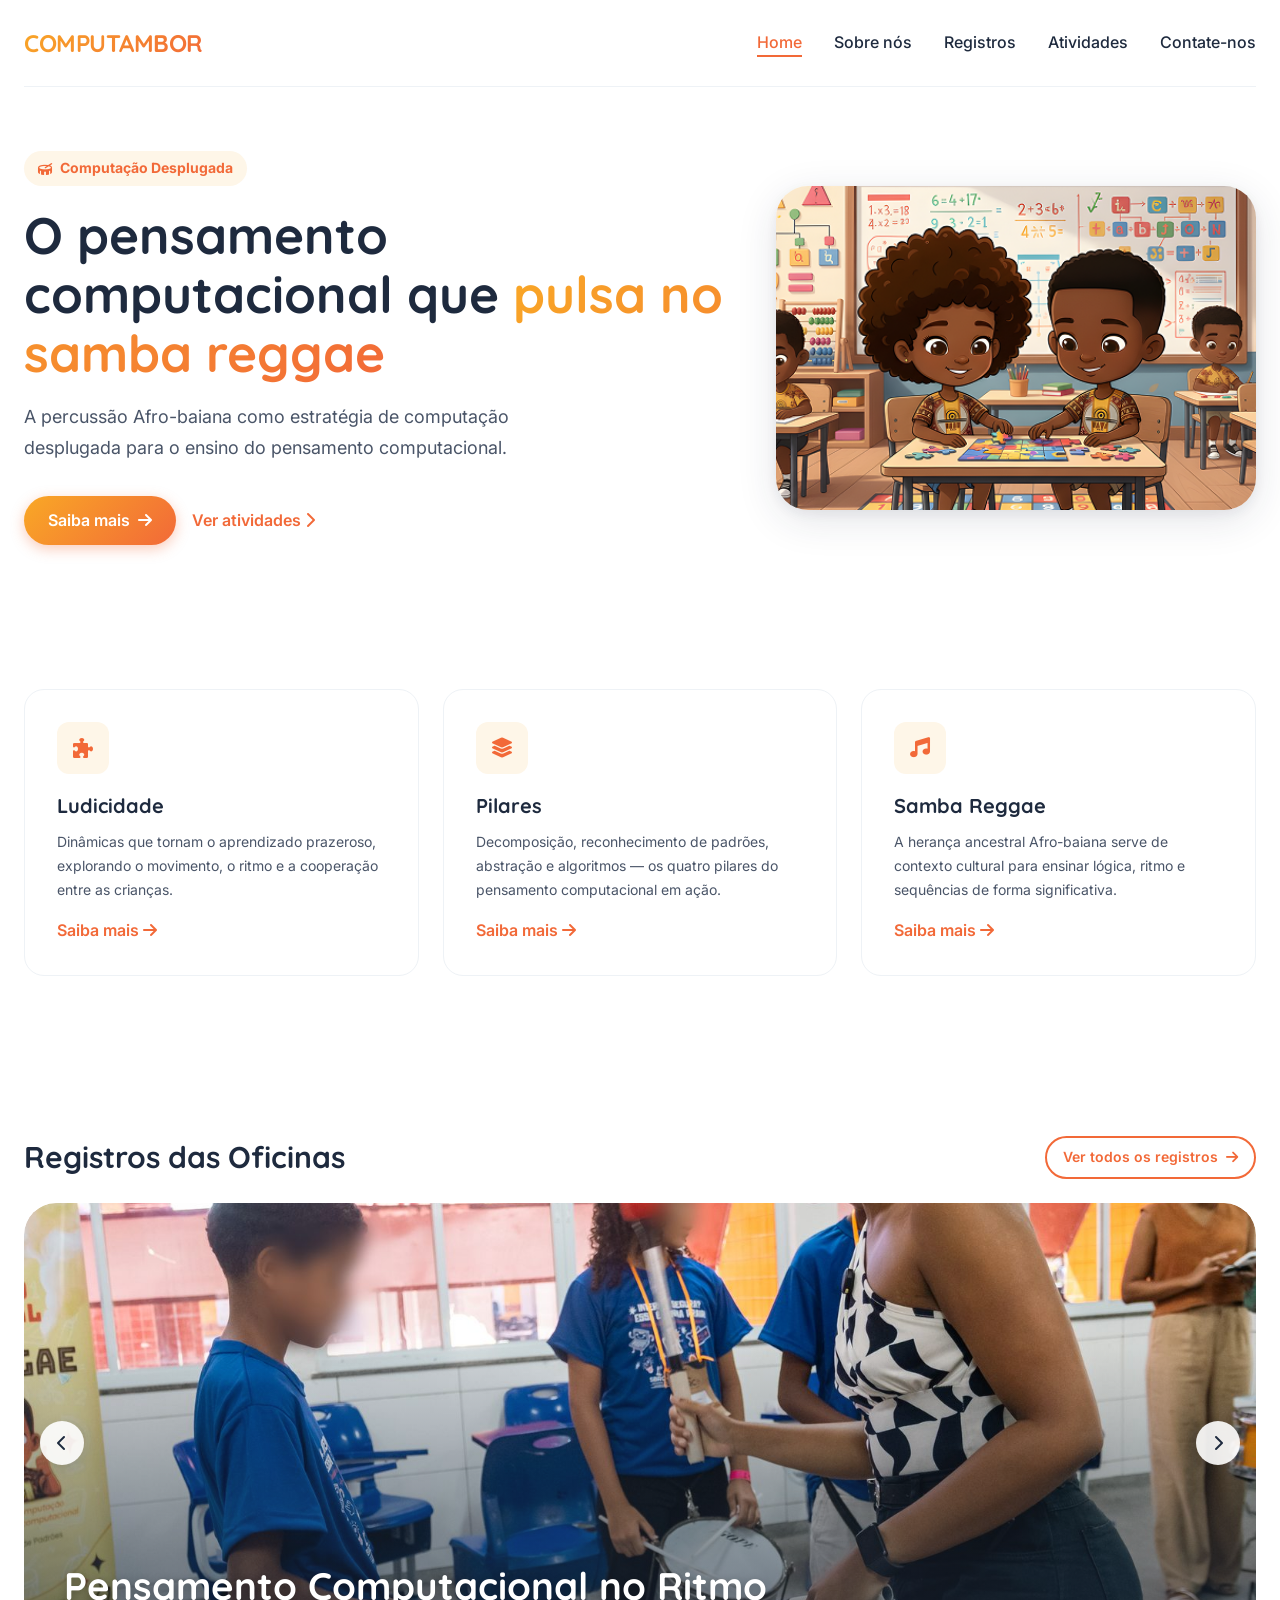
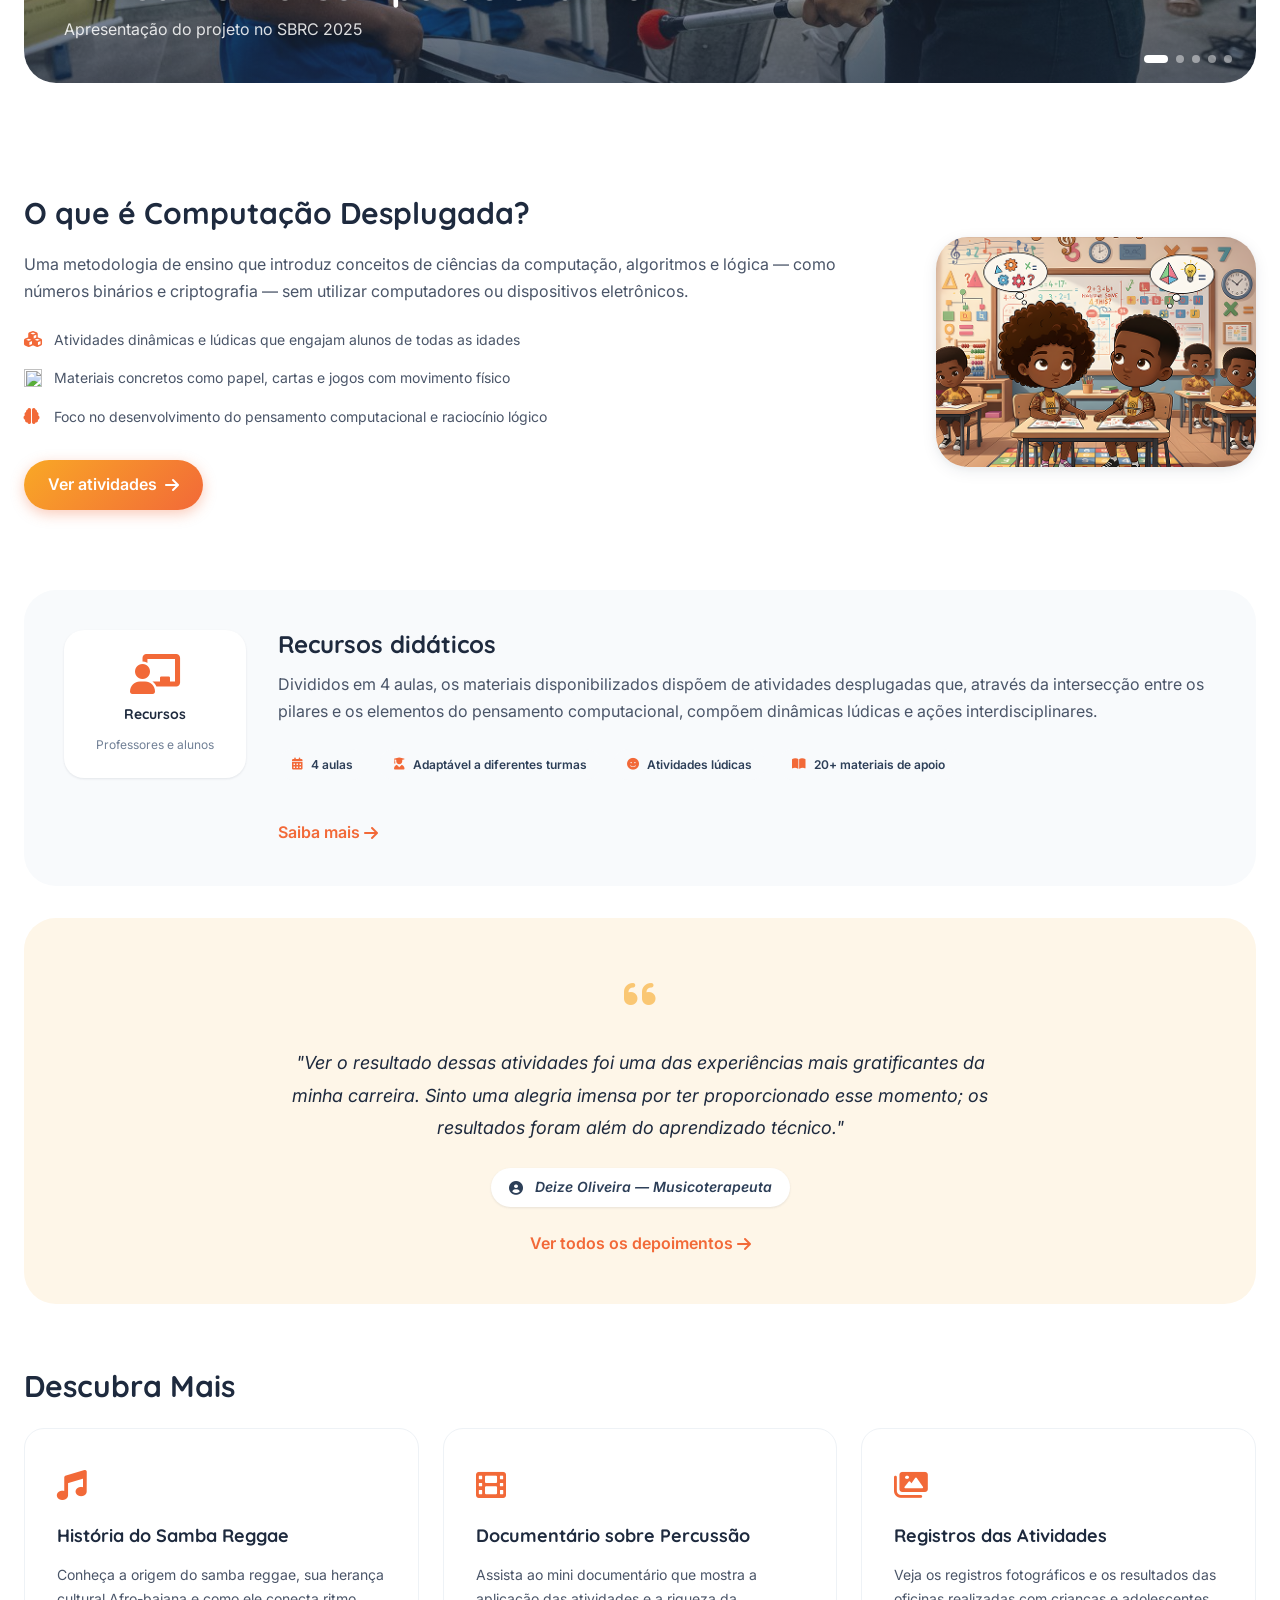
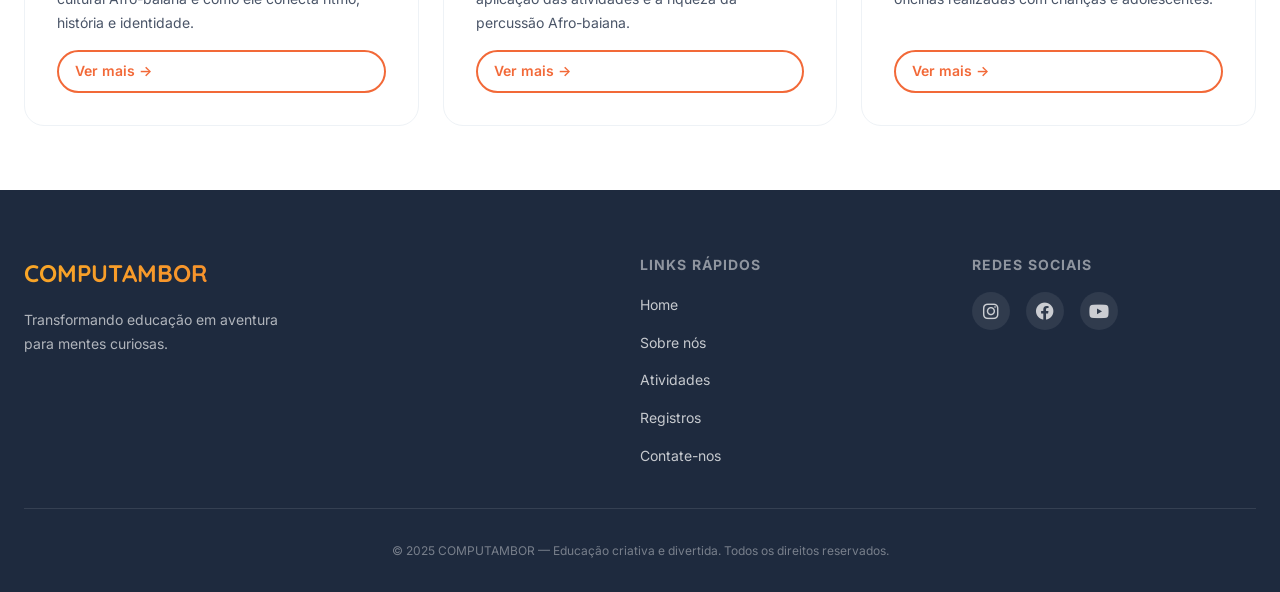
==== commit 4ca585b1: "Correções" ====
--- a/index.html
+++ b/index.html
@@ -3,7 +3,7 @@
 <head>
   <meta charset="UTF-8">
   <meta name="viewport" content="width=device-width, initial-scale=1.0">
-  <title>PLAYWISE | Pensamento Computacional no Samba Reggae</title>
+  <title>COMPUTAMBOR | Pensamento Computacional no Samba Reggae</title>
   <meta name="description" content="A percussão Afro-baiana como estratégia de computação desplugada para o ensino do pensamento computacional.">
   <link rel="preconnect" href="https://fonts.googleapis.com">
   <link href="https://fonts.googleapis.com/css2?family=Inter:opsz,wght@14..32,300;14..32,400;14..32,600;14..32,700;14..32,800&family=Quicksand:wght@400;500;600;700&display=swap" rel="stylesheet">
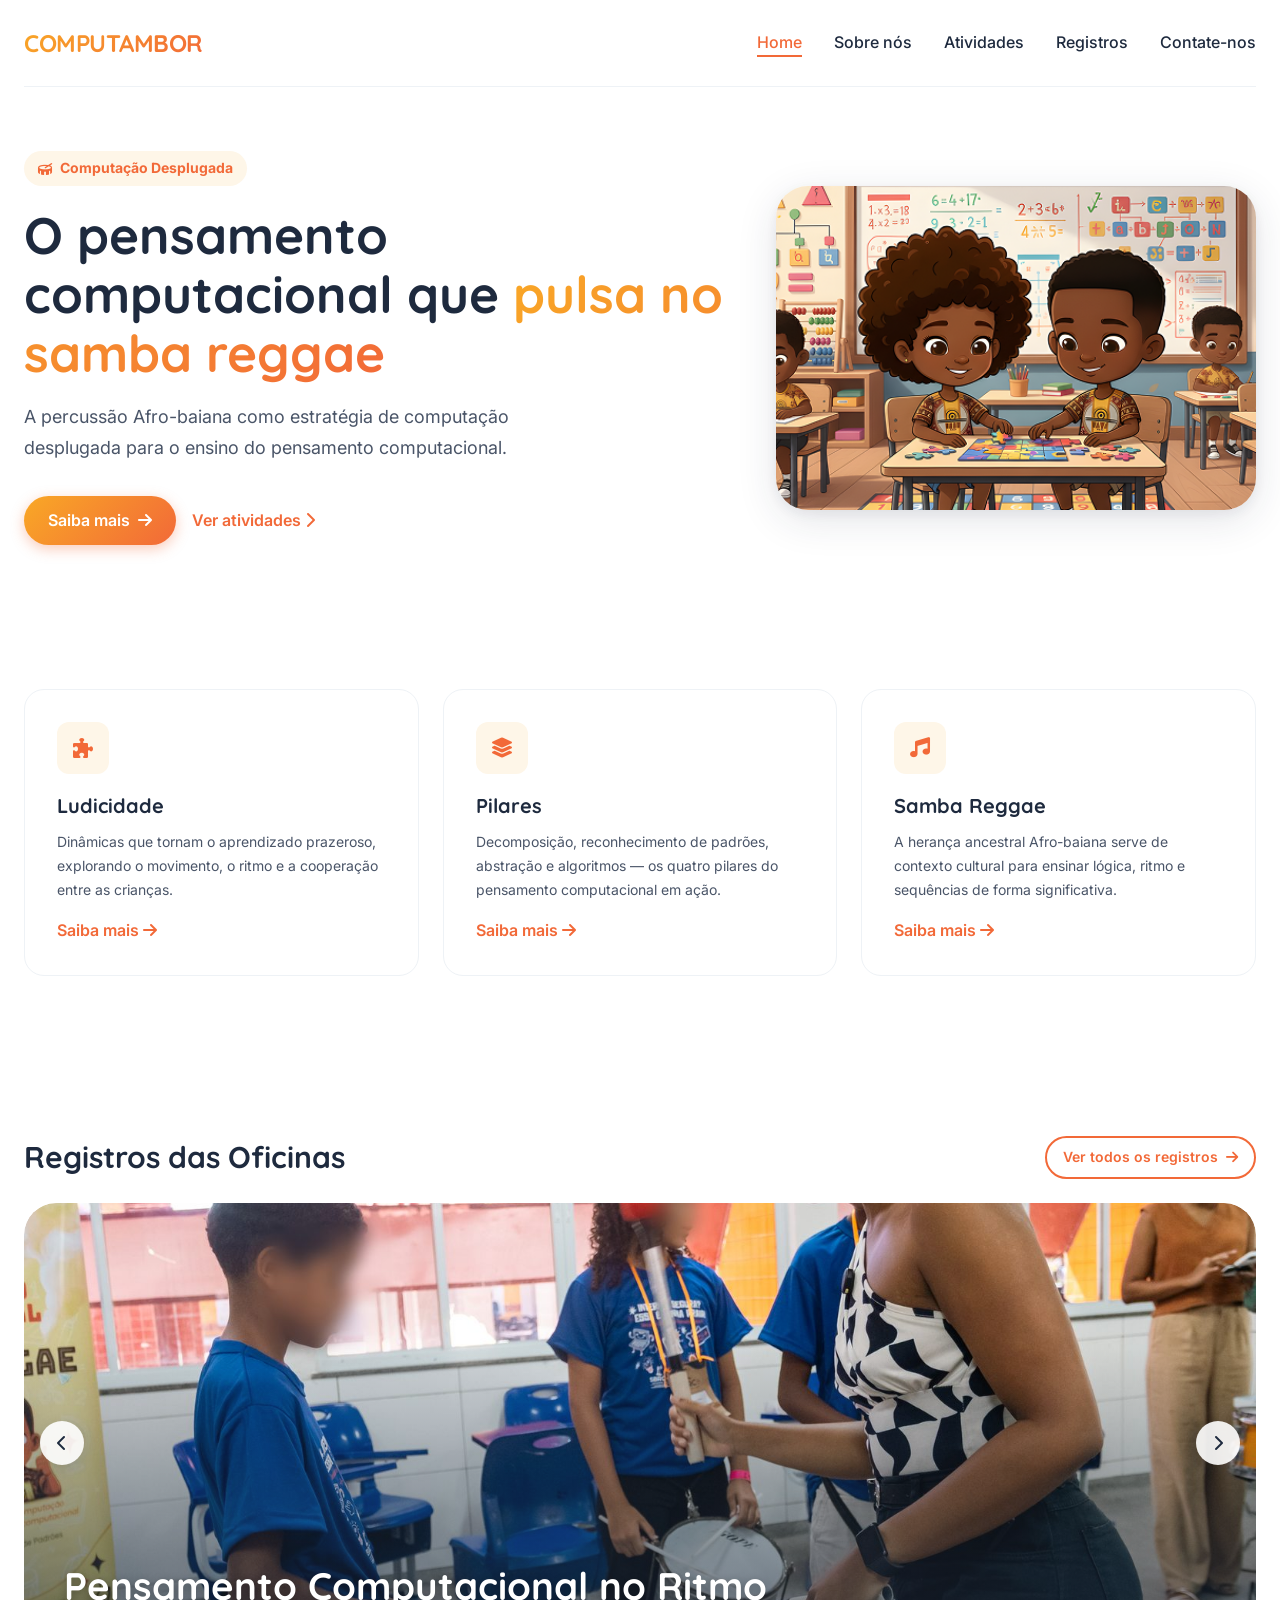
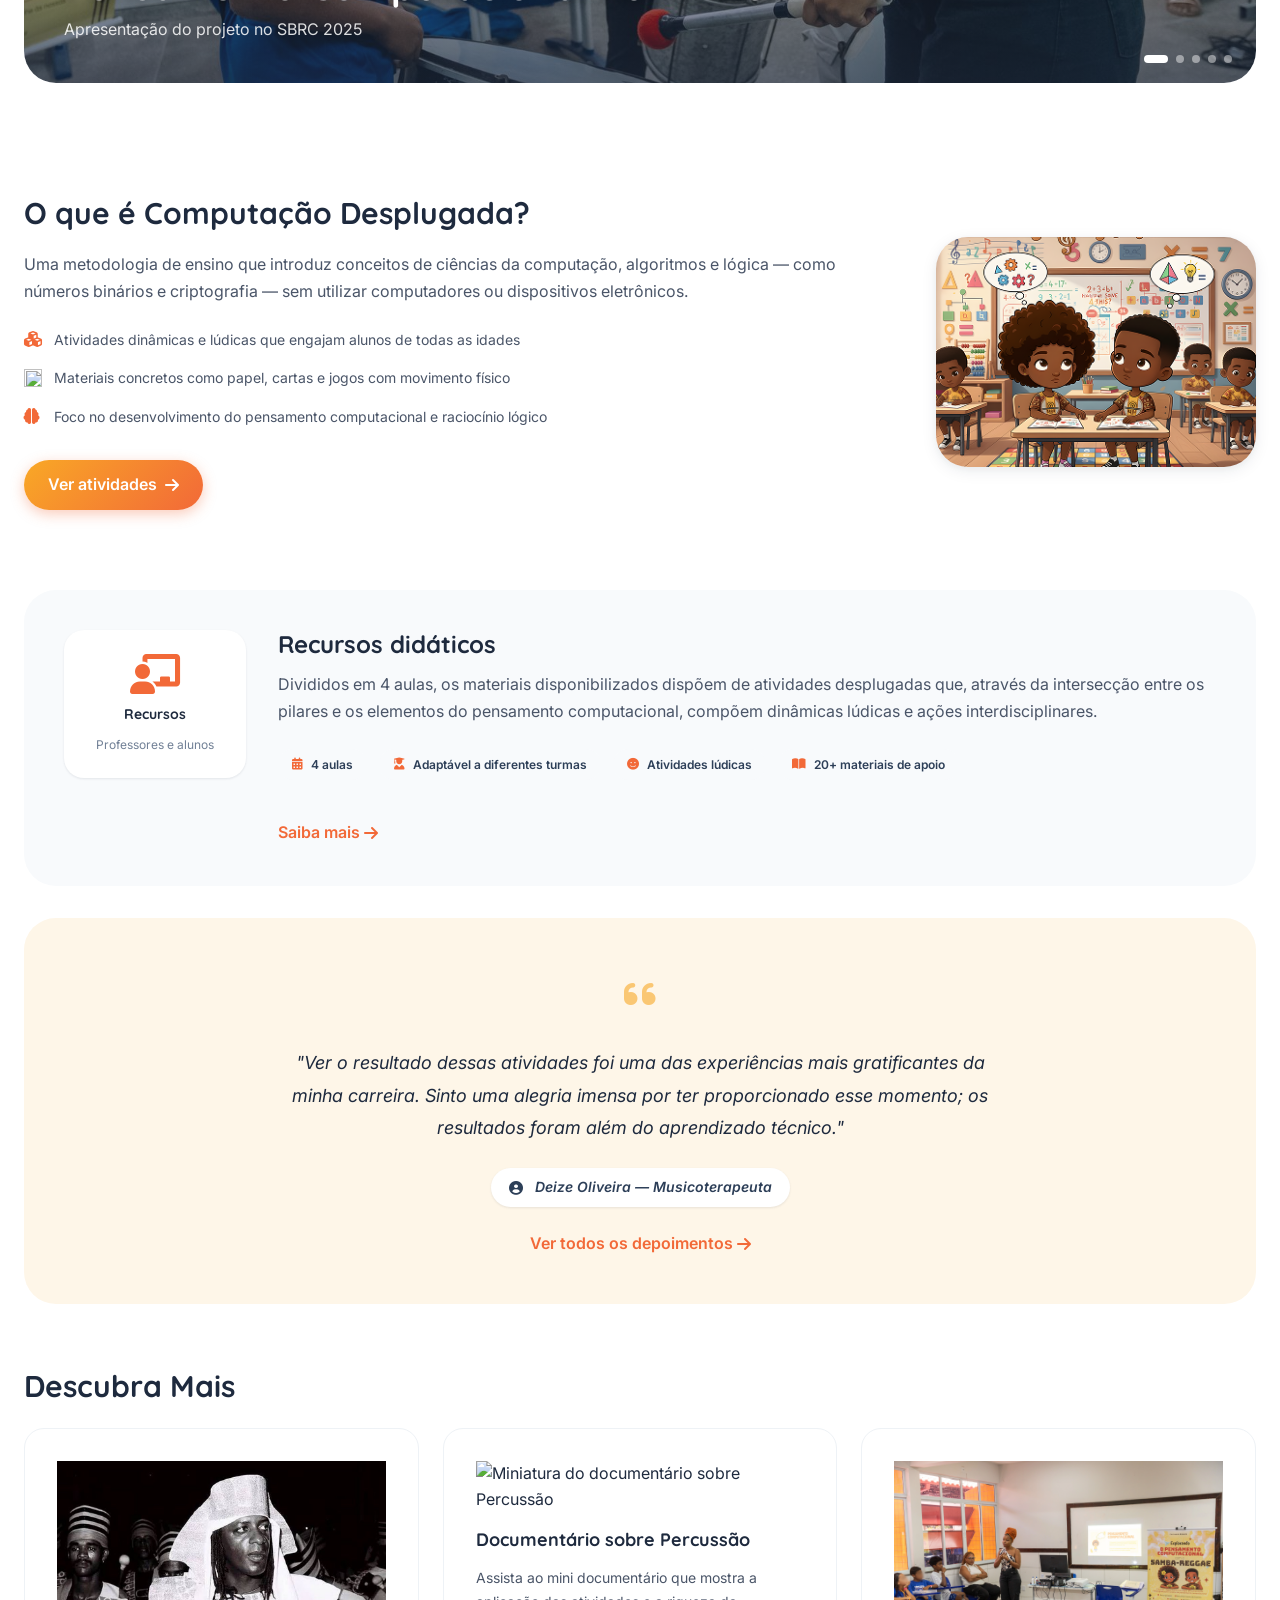
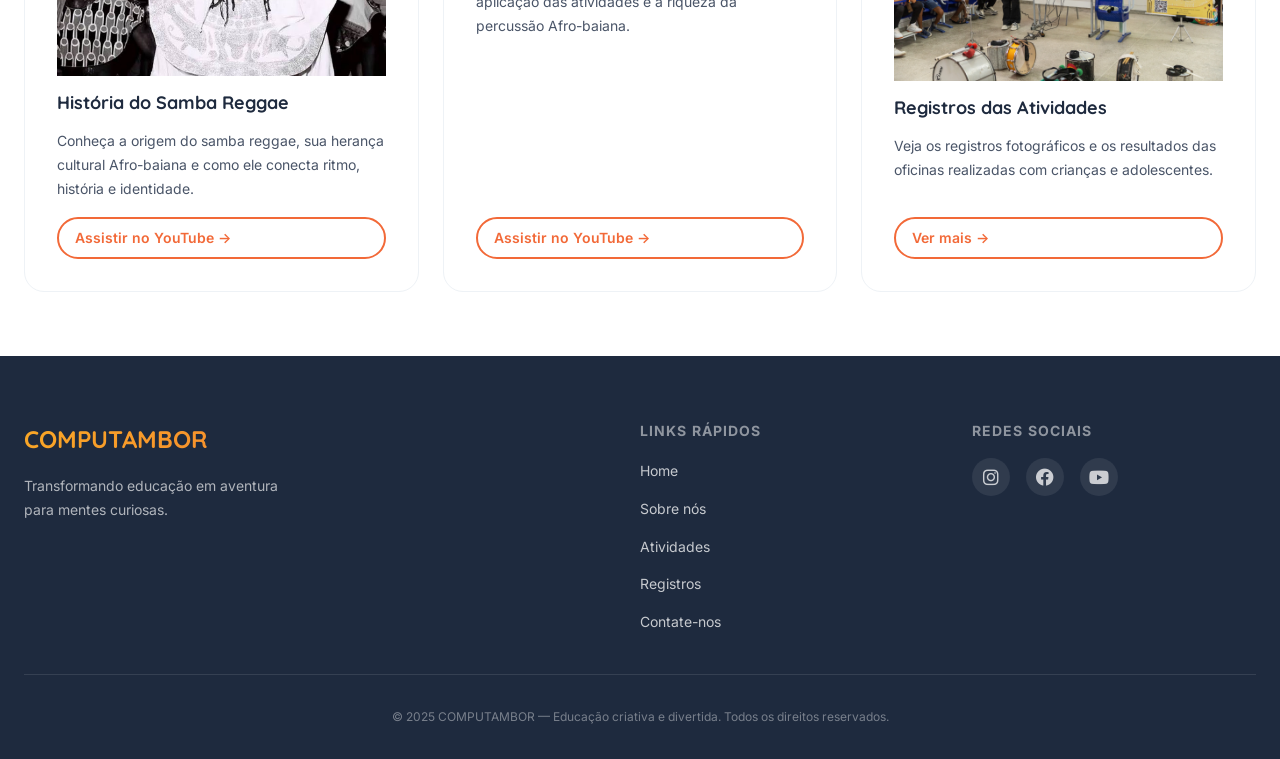
==== commit 652c6190: "inserção de links na home" ====
--- a/index.html
+++ b/index.html
@@ -203,23 +203,81 @@
     <section class="section" aria-labelledby="discover-title">
       <h2 class="section-title" id="discover-title" style="margin-bottom:1.5rem;">Descubra Mais</h2>
       <div class="articles-grid">
+    
+<!-- youtube -->
+
+          <article class="article-card">
+
+            <a href="https://www.youtube.com/watch?v=qYGEAK_evsc"
+                target="_blank"
+                rel="noopener noreferrer"
+                class="youtube-thumb">
+                <img src="assets/images/Maestro_Neguinho.jpg"
+                      alt="História do Samba Reggae">
+                <span class="play-button">
+                </span>
+            </a>
+
+            <h4 class="article-card__title">História do Samba Reggae</h4>
+
+            <p class="article-card__body">
+                Conheça a origem do samba reggae, sua herança cultural Afro-baiana e como ele conecta ritmo, história e identidade.
+            </p>
+
+            <a href="https://www.youtube.com/watch?v=qYGEAK_evsc"
+                target="_blank"
+                rel="noopener noreferrer"
+                class="btn btn--sm btn--outline">
+                Assistir no YouTube →
+            </a>
+
+        </article>
+
+        <!-- youtube -->
+
+
+        <!-- youtube -->
+
         <article class="article-card">
-          <div class="article-card__icon"><i class="fas fa-music"></i></div>
-          <h4 class="article-card__title">História do Samba Reggae</h4>
-          <p class="article-card__body">Conheça a origem do samba reggae, sua herança cultural Afro-baiana e como ele conecta ritmo, história e identidade.</p>
-          <a href="sobrenos.html" class="btn btn--sm btn--outline">Ver mais →</a>
-        </article>
+            <a href="https://www.youtube.com/watch?v=c72S5D0BfWY"
+              target="_blank"
+              rel="noopener noreferrer"
+              class="article-card__thumbnail">
+                <img src="https://img.youtube.com/vi/c72S5D0BfWY/maxresdefault.jpg"
+                    alt="Miniatura do documentário sobre Percussão">
+            </a>
+
+            <h4 class="article-card__title">Documentário sobre Percussão</h4>
+
+            <p class="article-card__body">
+                Assista ao mini documentário que mostra a aplicação das atividades e a riqueza da percussão Afro-baiana.
+            </p>
+
+            <a href="https://www.youtube.com/watch?v=c72S5D0BfWY"
+              target="_blank"
+              rel="noopener noreferrer"
+              class="btn btn--sm btn--outline">
+                Assistir no YouTube →
+            </a>
+        </article>
+
+        <!-- youtube -->
+
+
         <article class="article-card">
-          <div class="article-card__icon"><i class="fas fa-film"></i></div>
-          <h4 class="article-card__title">Documentário sobre Percussão</h4>
-          <p class="article-card__body">Assista ao mini documentário que mostra a aplicação das atividades e a riqueza da percussão Afro-baiana.</p>
-          <a href="atividades.html" class="btn btn--sm btn--outline">Ver mais →</a>
-        </article>
-        <article class="article-card">
-          <div class="article-card__icon"><i class="fas fa-images"></i></div>
-          <h4 class="article-card__title">Registros das Atividades</h4>
-          <p class="article-card__body">Veja os registros fotográficos e os resultados das oficinas realizadas com crianças e adolescentes.</p>
-          <a href="registros.html" class="btn btn--sm btn--outline">Ver mais →</a>
+            <div class="article-card__image">
+                <img src="assets/images/capaHome.webp" alt="Registros das atividades">
+            </div>
+
+            <h4 class="article-card__title">Registros das Atividades</h4>
+
+            <p class="article-card__body">
+                Veja os registros fotográficos e os resultados das oficinas realizadas com crianças e adolescentes.
+            </p>
+
+            <a href="registros.html" class="btn btn--sm btn--outline">
+                Ver mais →
+            </a>
         </article>
       </div>
     </section>
--- a/css/variables.css
+++ b/css/variables.css
@@ -1,5 +1,5 @@
 /* ============================================
-   PLAYWISE — Tokens de Design
+   COMPUTAMBOR — Tokens de Design
    Cores, tipografia, espaçamentos, sombras
    ============================================ */
 
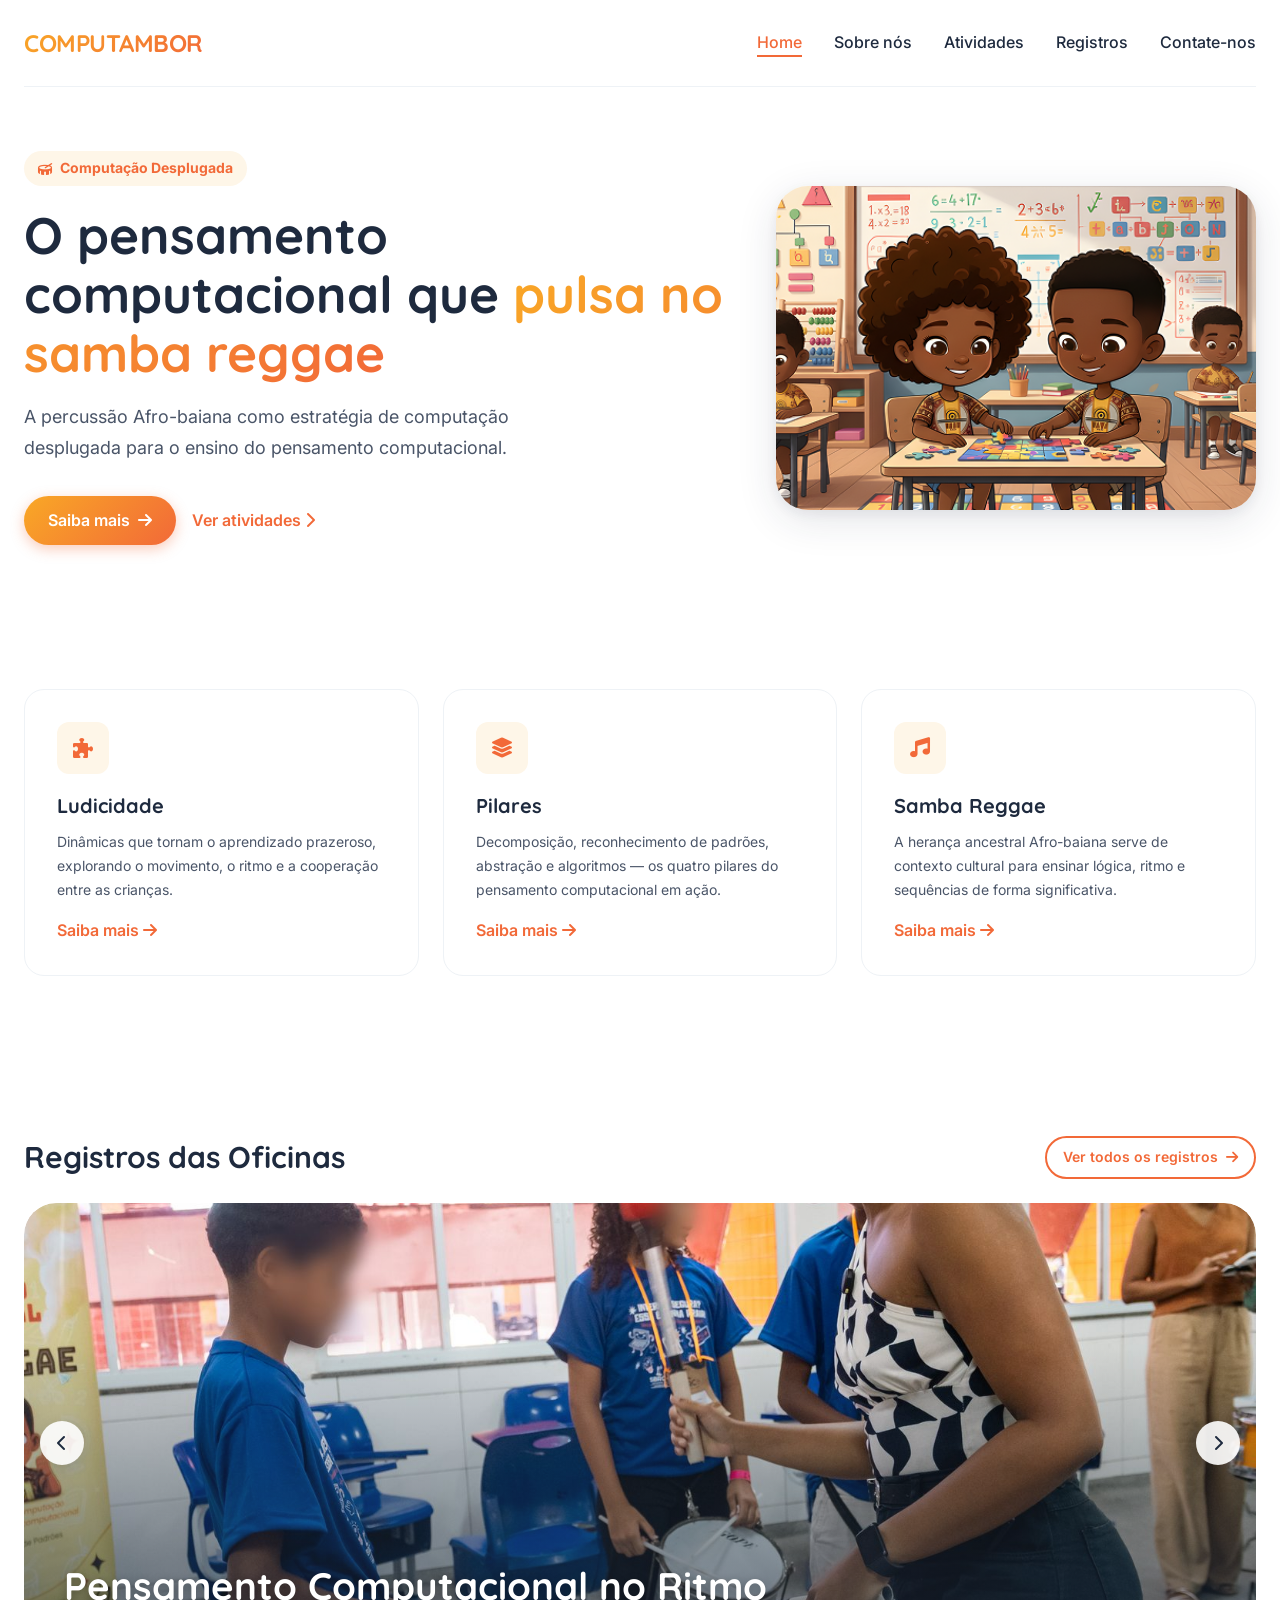
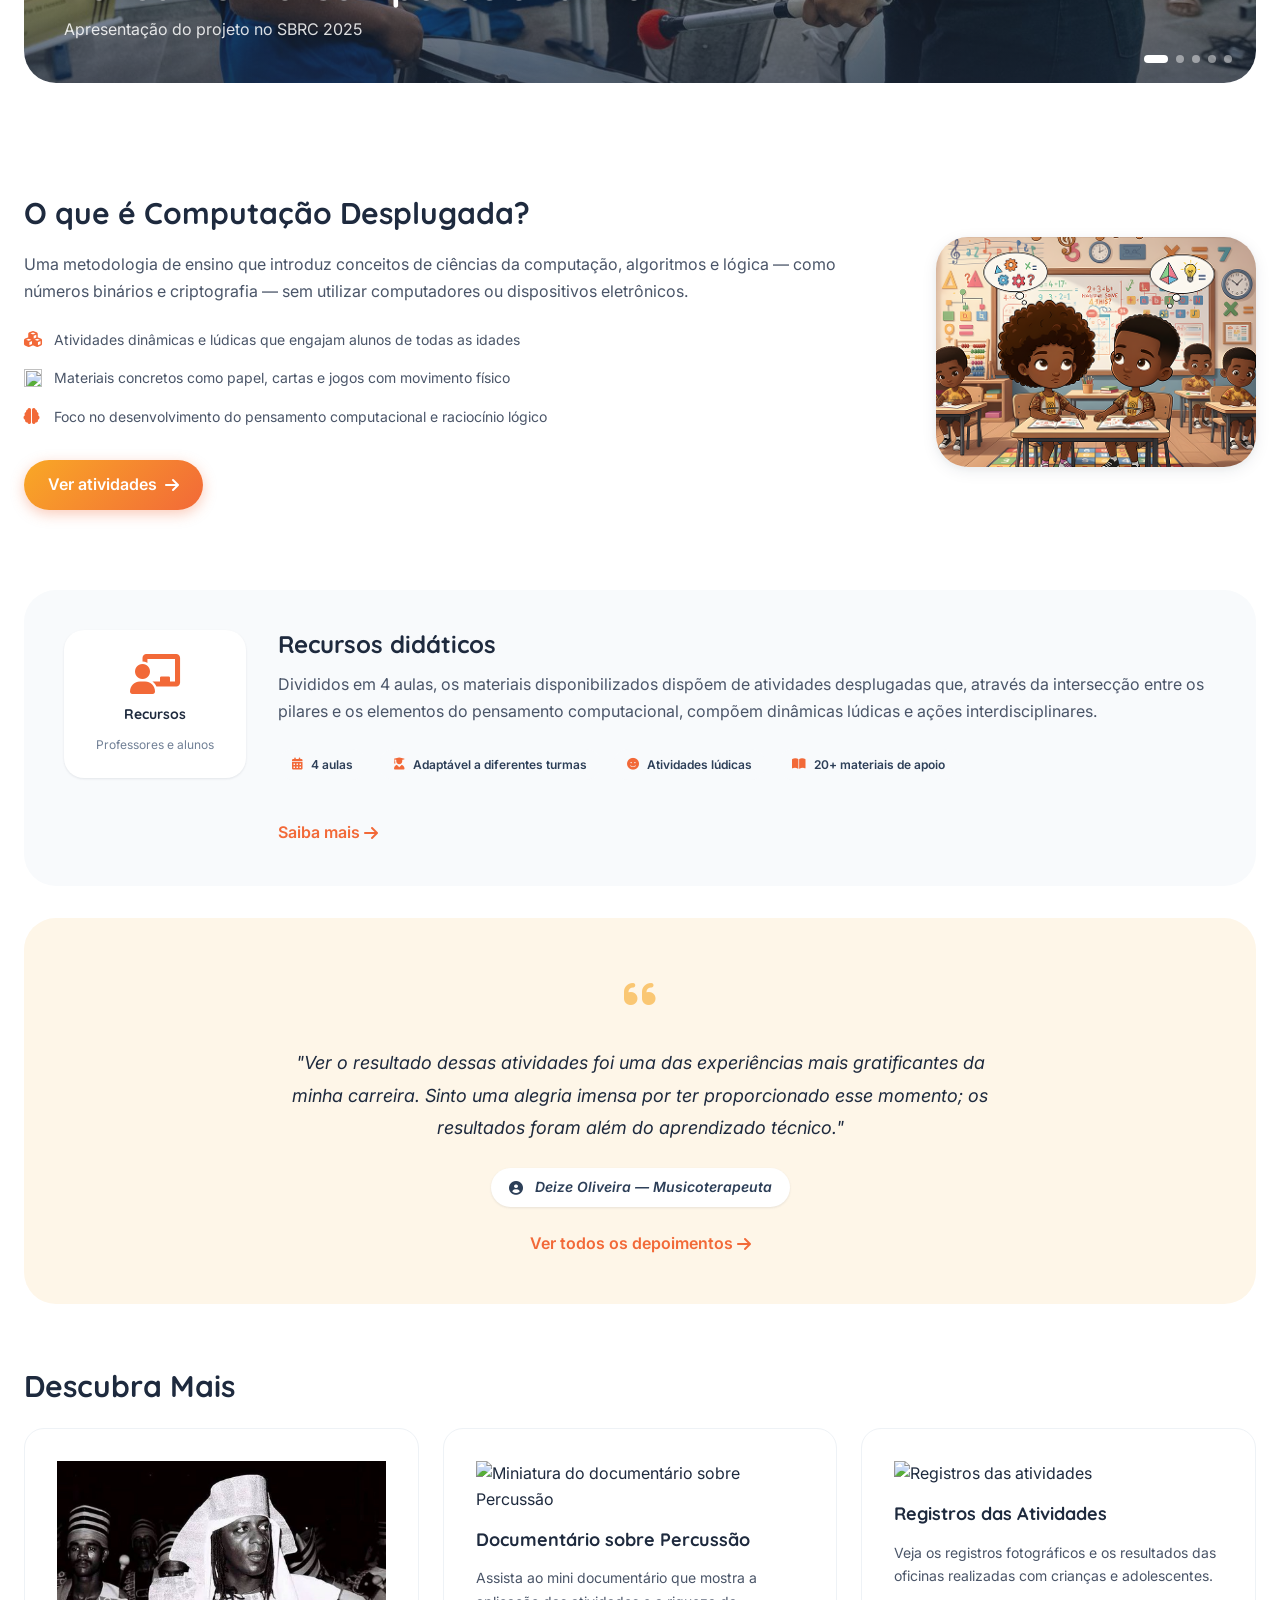
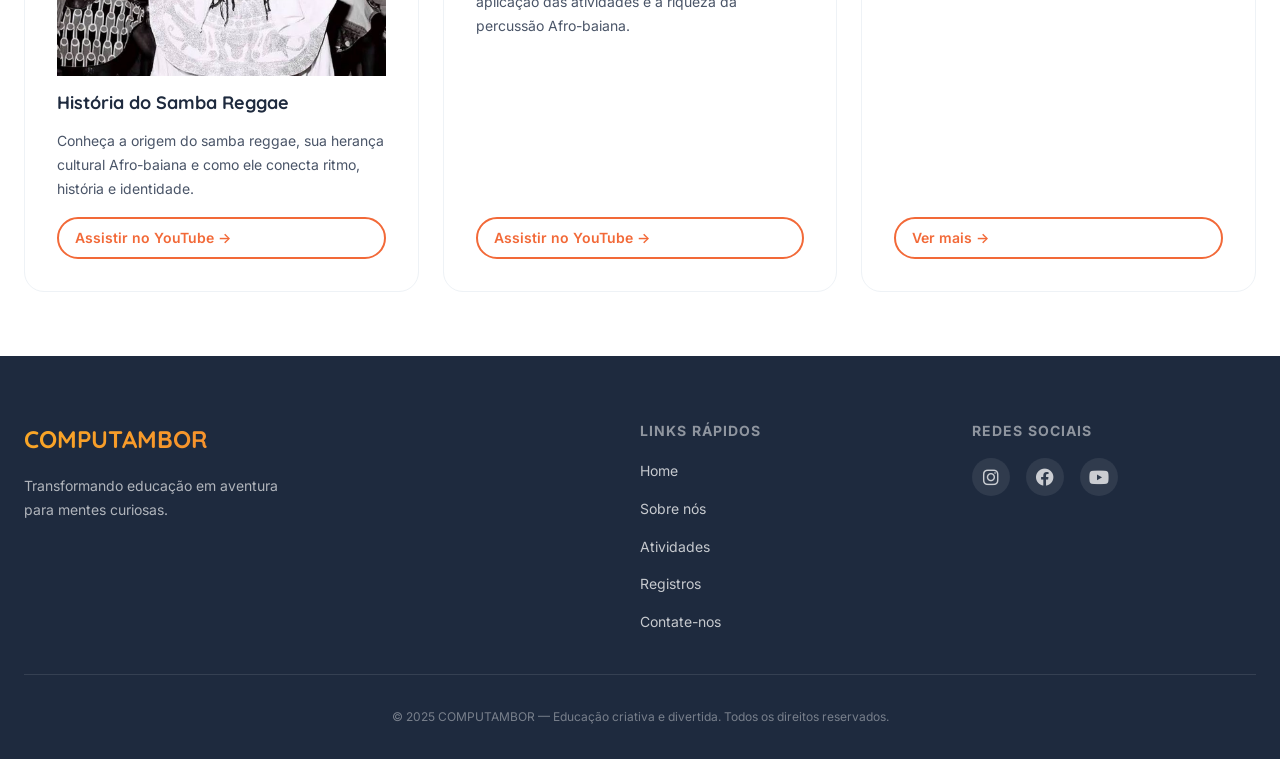
==== commit 5dd4afce: "correção img" ====
--- a/index.html
+++ b/index.html
@@ -266,7 +266,7 @@
 
         <article class="article-card">
             <div class="article-card__image">
-                <img src="assets/images/capaHome.webp" alt="Registros das atividades">
+                <img src="assets/images/fotosite.png" alt="Registros das atividades">
             </div>
 
             <h4 class="article-card__title">Registros das Atividades</h4>
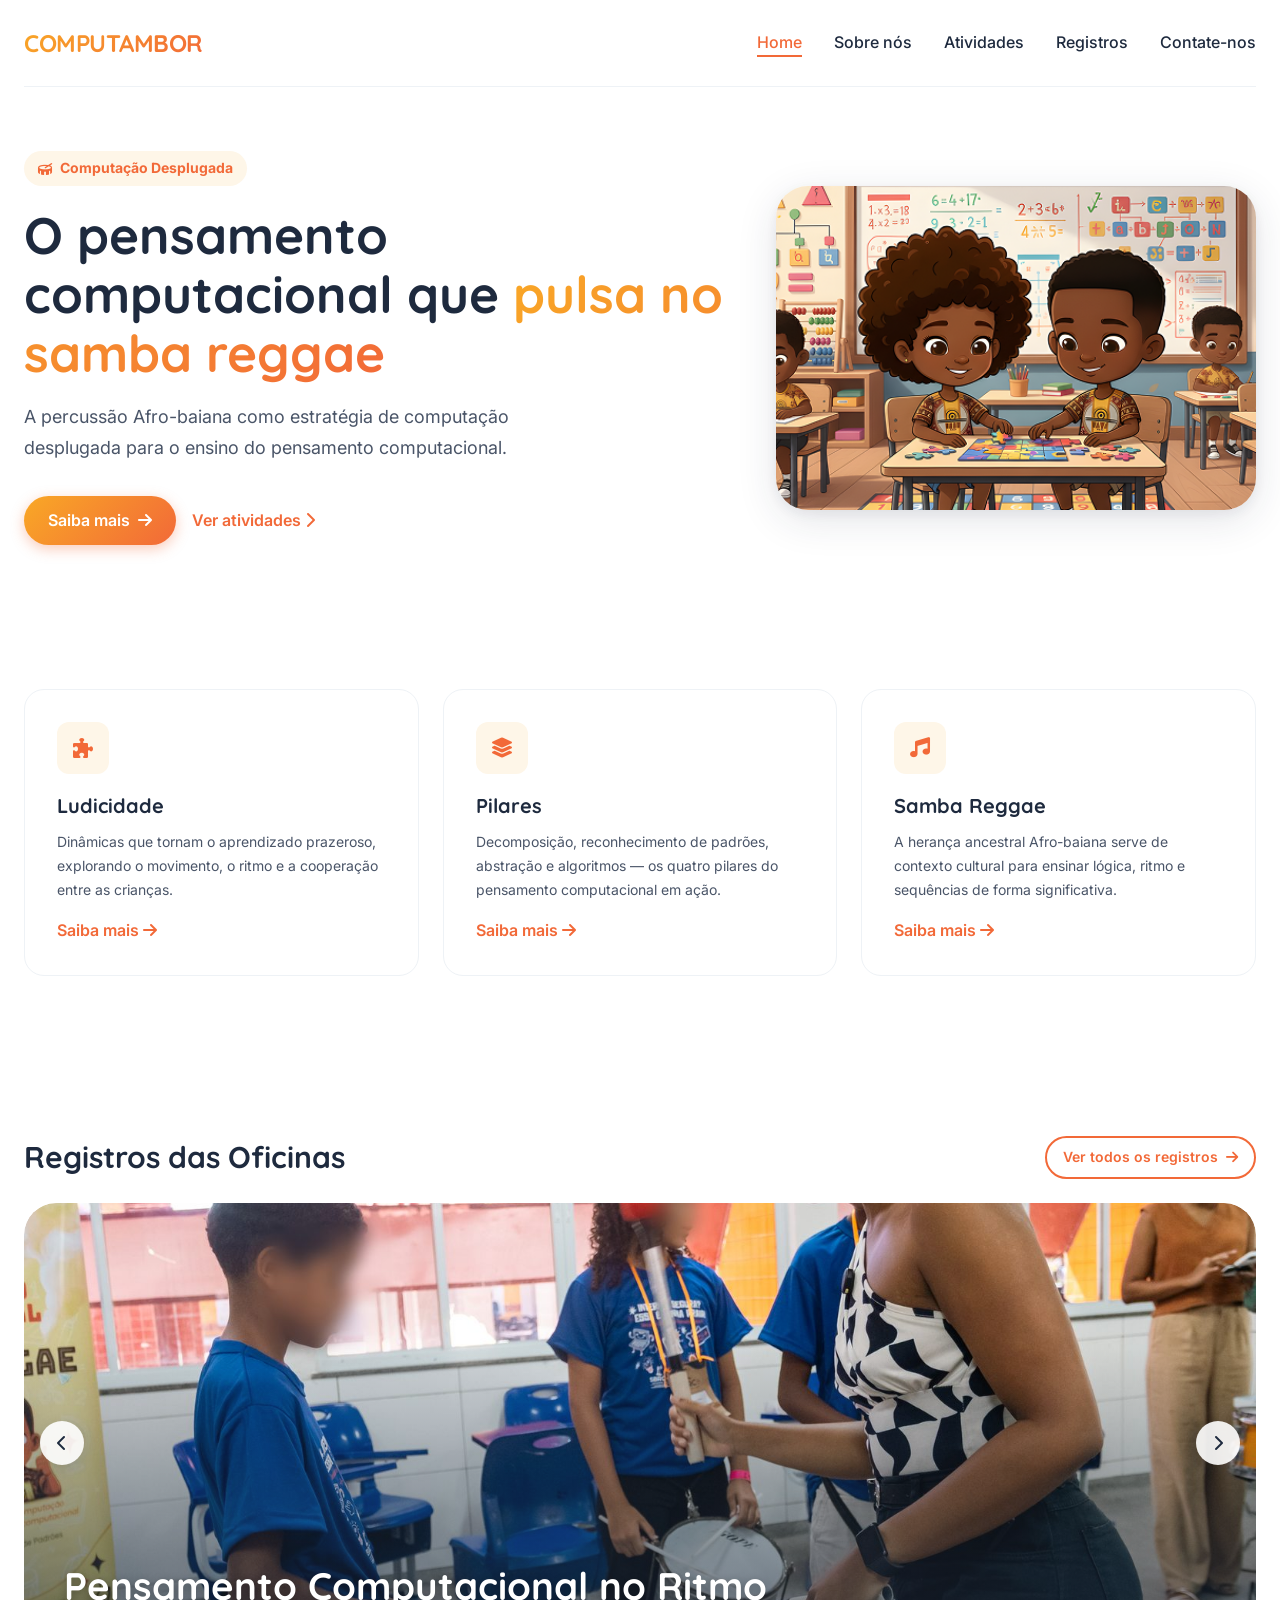
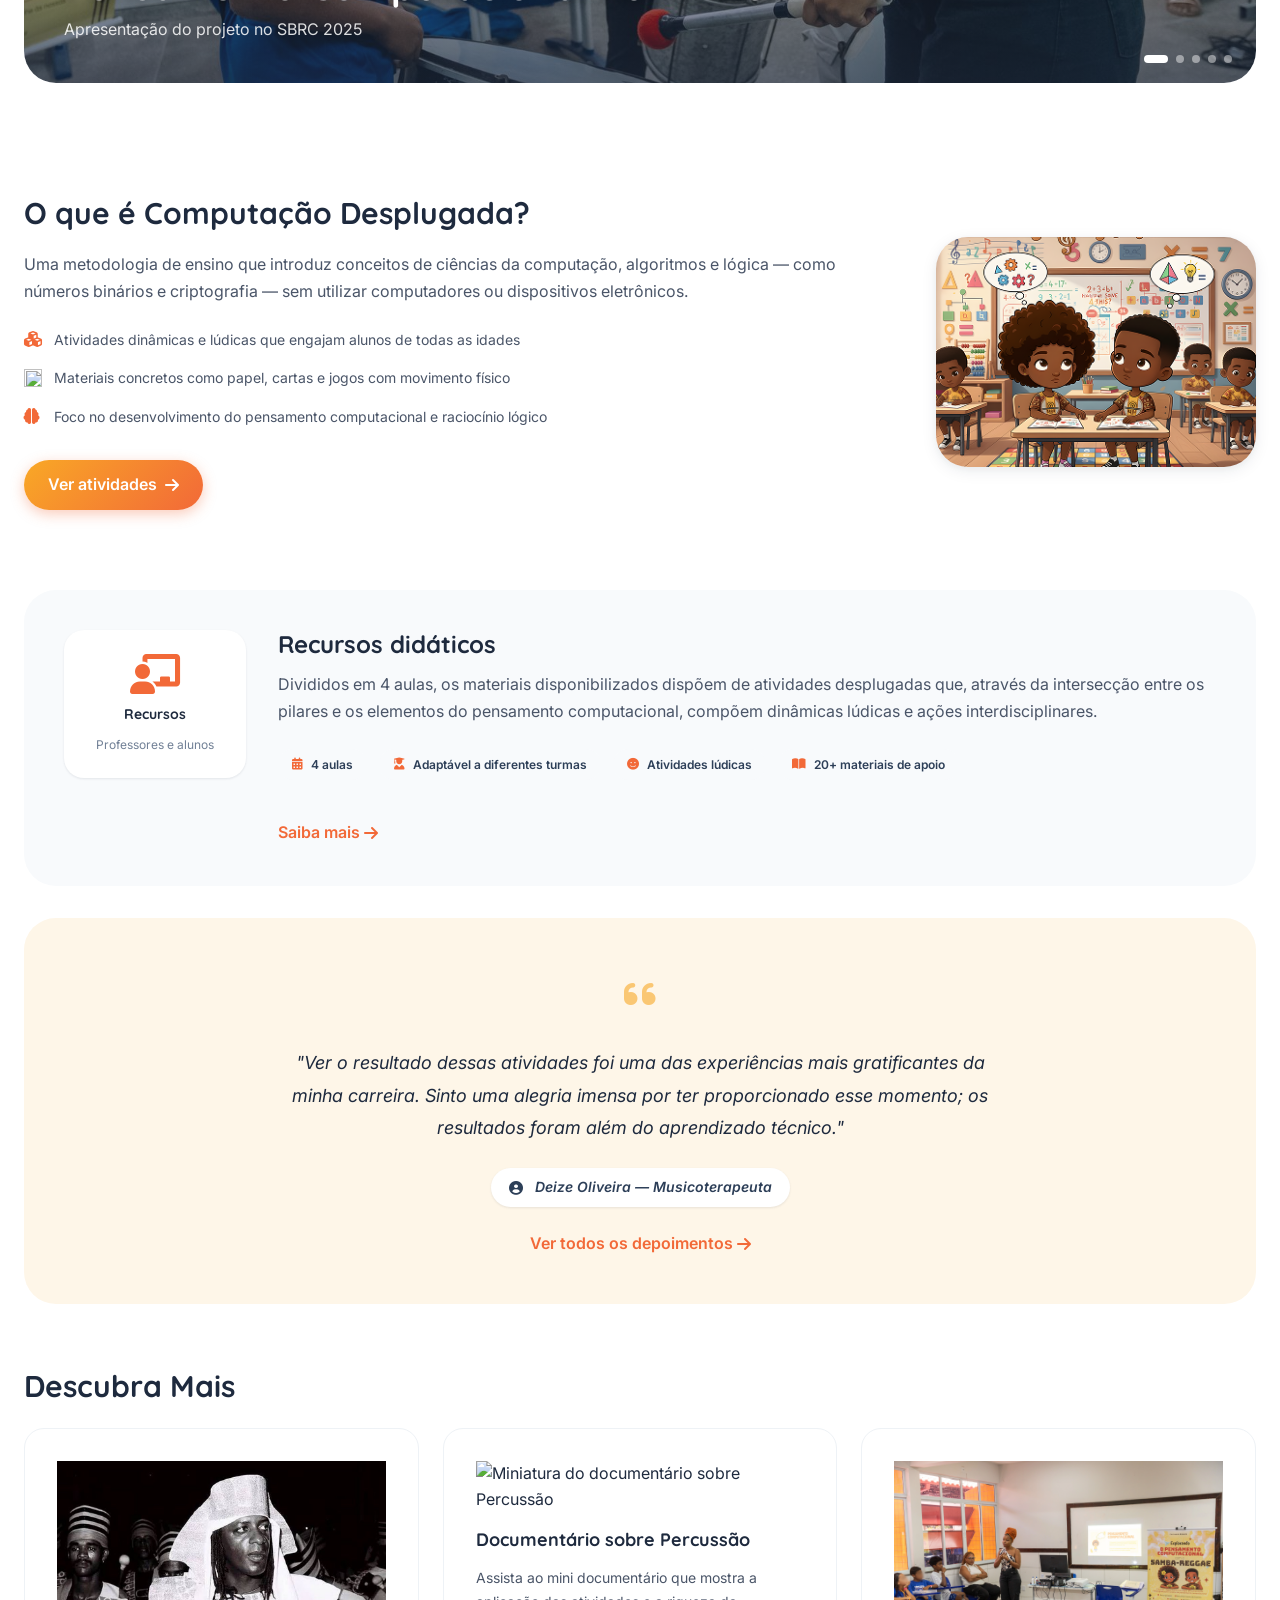
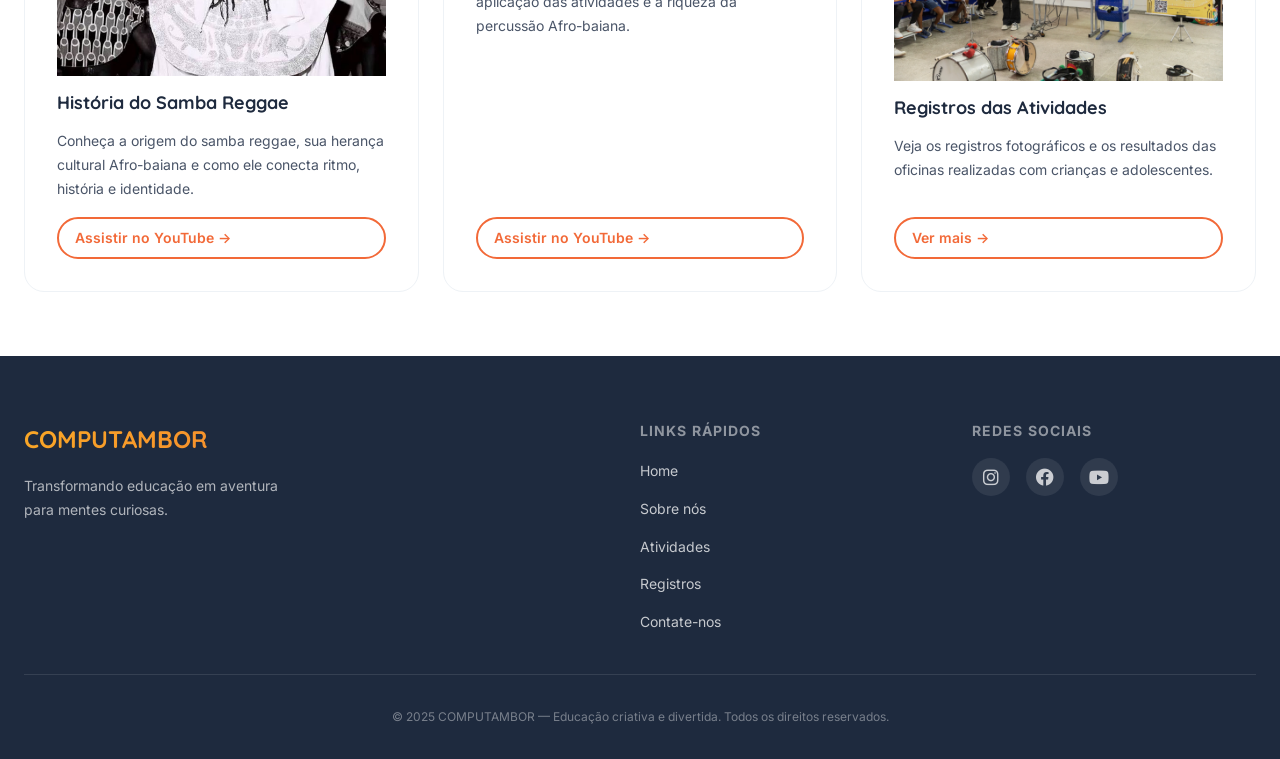
==== commit 54484cce: "imagem web" ====
--- a/index.html
+++ b/index.html
@@ -266,7 +266,7 @@
 
         <article class="article-card">
             <div class="article-card__image">
-                <img src="assets/images/fotosite.png" alt="Registros das atividades">
+                <img src="assets/images/capaHome.webp" alt="Registros das atividades">
             </div>
 
             <h4 class="article-card__title">Registros das Atividades</h4>
